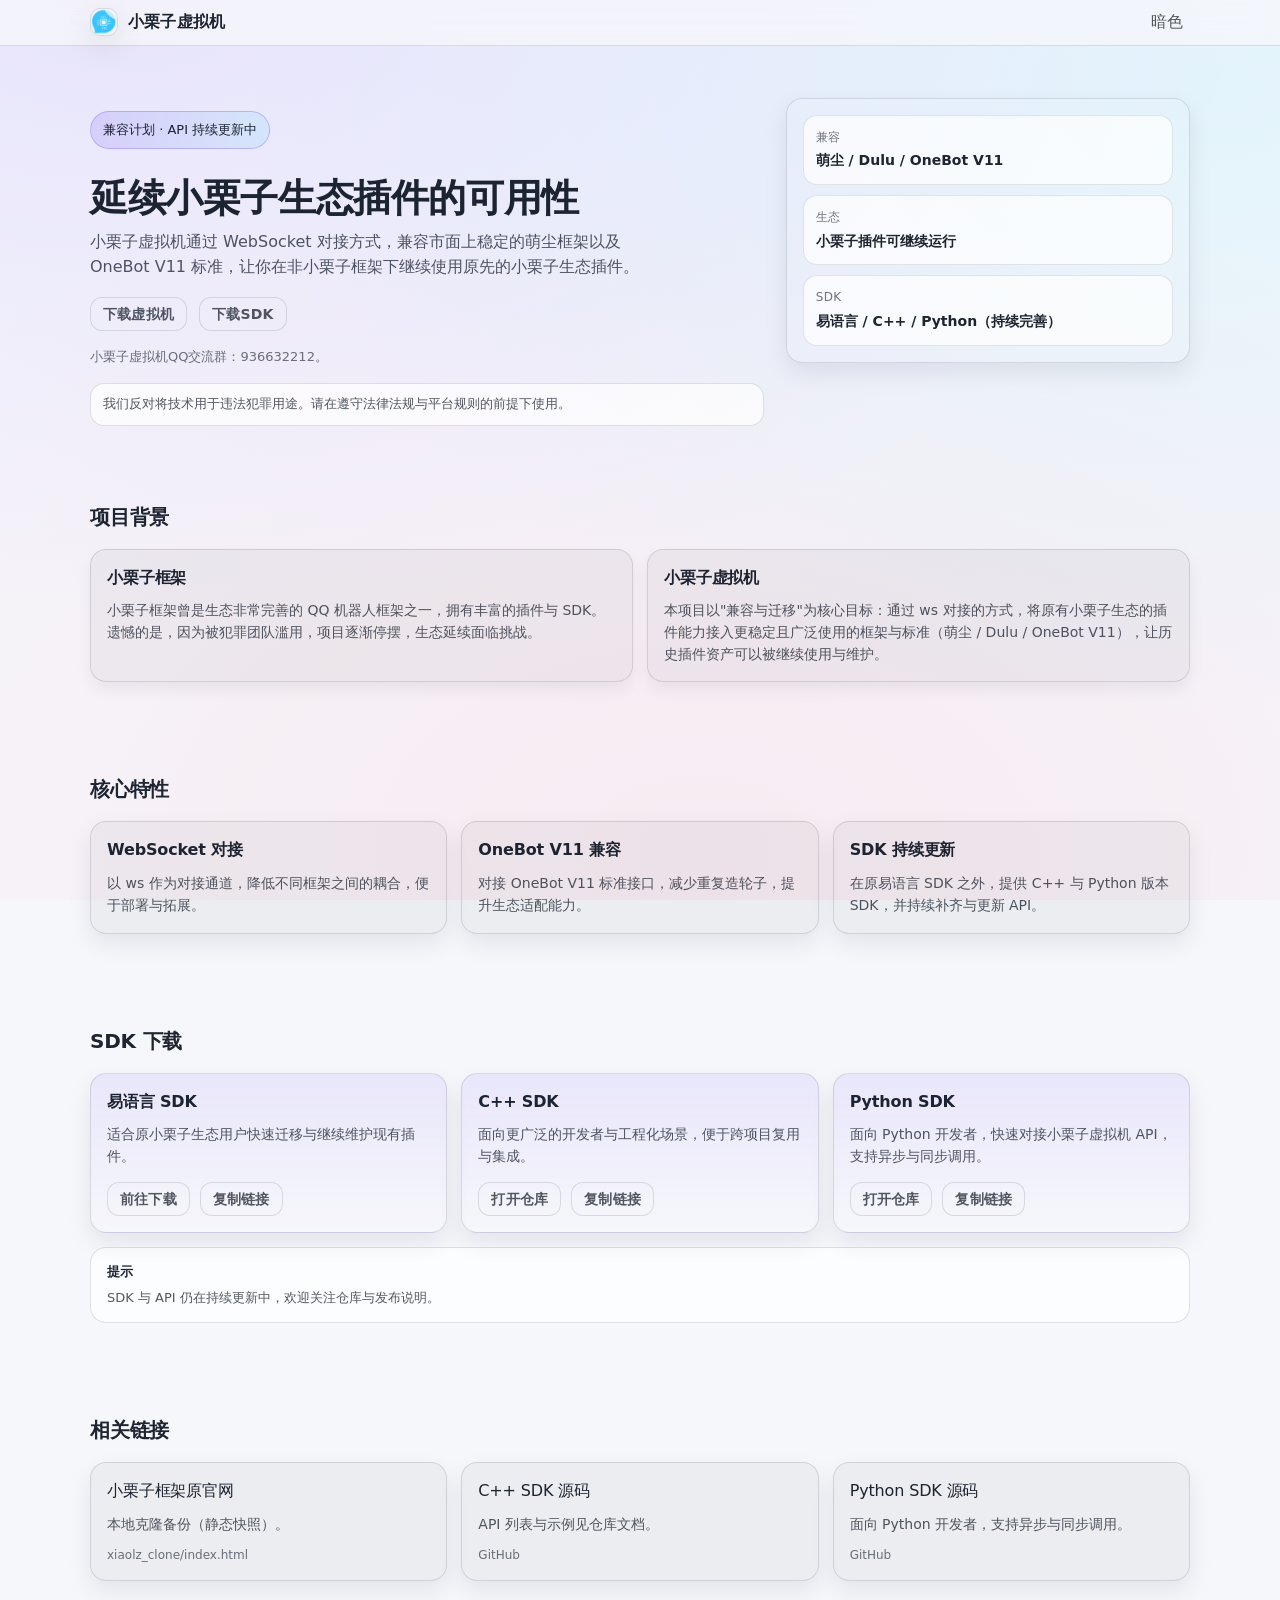
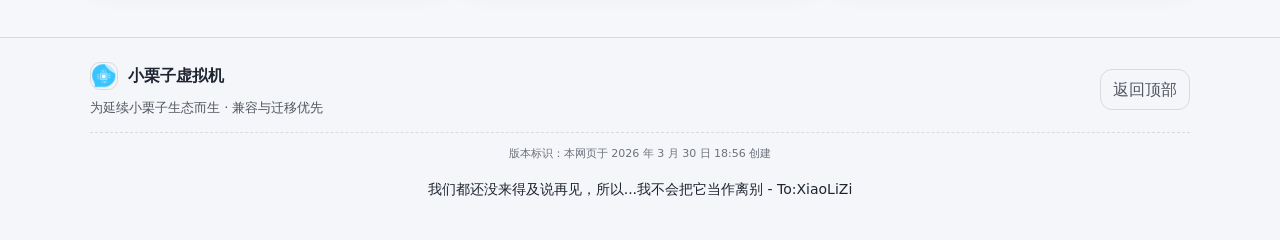
==== index.html @ e3a855d9 "feat: add Python SDK" ====
﻿<!doctype html>
<html lang="zh-CN">
  <head>
    <meta charset="UTF-8" />
    <meta name="viewport" content="width=device-width, initial-scale=1" />
    <title>小栗子虚拟机 - 兼容小栗子生态插件</title>
    <meta
      name="description"
      content="小栗子虚拟机通过 WebSocket 对接兼容萌尘 / Dulu / OneBot V11，让用户在非小栗子框架下继续使用小栗子生态插件。"
    />
    <meta name="theme-color" content="#0b1220" />
    <link rel="icon" href="./icon.png" />
    <link rel="apple-touch-icon" href="./icon.png" />
    <meta property="og:title" content="小栗子虚拟机 - 兼容小栗子生态插件" />
    <meta
      property="og:description"
      content="通过 WebSocket 对接兼容萌尘 / Dulu / OneBot V11，延续小栗子生态插件。"
    />
    <meta property="og:image" content="./icon.png" />
    <meta property="og:type" content="website" />
    <link rel="manifest" href="./site.webmanifest" />
    <link rel="stylesheet" href="./styles.css" />
  </head>
  <body>
    <header class="header">
      <div class="container header__inner">
        <a class="brand" href="./">
          <img class="brand__icon" src="./icon.png" alt="小栗子虚拟机" />
          <span class="brand__name">小栗子虚拟机</span>
        </a>
        <nav class="nav" aria-label="主导航">
          <button class="nav__btn" type="button" id="themeToggle" aria-pressed="false">暗色</button>
        </nav>
      </div>
    </header>

    <main>
      <section class="hero" id="top">
        <div class="container hero__inner">
          <div class="hero__content">
            <p class="badge">兼容计划 · API 持续更新中</p>
            <h1 class="hero__title">延续小栗子生态插件的可用性</h1>
            <p class="hero__subtitle">
              小栗子虚拟机通过 WebSocket 对接方式，兼容市面上稳定的萌尘框架以及 OneBot V11 标准，让你在非小栗子框架下继续使用原先的小栗子生态插件。
            </p>
            <div class="hero__actions">
              <a class="btn btn--ghost" href="https://wwasq.lanzouv.com/b0fq8heqh" target="_blank" rel="noreferrer" data-download>
                下载虚拟机
              </a>
              <a class="btn btn--ghost" href="#sdk-download">下载SDK</a>
            </div>
            <p class="hero__note">
              小栗子虚拟机QQ交流群：936632212。
            </p>
            <p class="hero__note hero__note--important">
              我们反对将技术用于违法犯罪用途。请在遵守法律法规与平台规则的前提下使用。
            </p>
          </div>
          <div class="hero__card" role="presentation">
            <div class="stat">
              <div class="stat__k">兼容</div>
              <div class="stat__v">萌尘 / Dulu / OneBot V11</div>
            </div>
            <div class="stat">
              <div class="stat__k">生态</div>
              <div class="stat__v">小栗子插件可继续运行</div>
            </div>
            <div class="stat">
              <div class="stat__k">SDK</div>
              <div class="stat__v">易语言 / C++ / Python（持续完善）</div>
            </div>
          </div>
        </div>
      </section>

      <section class="section" id="intro">
        <div class="container">
          <h2 class="section__title">项目背景</h2>
          <div class="grid grid--2">
            <div class="card card--plain">
              <h3 class="card__title">小栗子框架</h3>
              <p class="card__text">
                小栗子框架曾是生态非常完善的 QQ 机器人框架之一，拥有丰富的插件与 SDK。遗憾的是，因为被犯罪团队滥用，项目逐渐停摆，生态延续面临挑战。
              </p>
            </div>
            <div class="card card--plain">
              <h3 class="card__title">小栗子虚拟机</h3>
              <p class="card__text">
                本项目以"兼容与迁移"为核心目标：通过 ws 对接的方式，将原有小栗子生态的插件能力接入更稳定且广泛使用的框架与标准（萌尘 / Dulu / OneBot V11），让历史插件资产可以被继续使用与维护。
              </p>
            </div>
          </div>
        </div>
      </section>

      <section class="section" id="features">
        <div class="container">
          <h2 class="section__title">核心特性</h2>
          <div class="grid grid--3">
            <div class="card">
              <h3 class="card__title">WebSocket 对接</h3>
              <p class="card__text">以 ws 作为对接通道，降低不同框架之间的耦合，便于部署与拓展。</p>
            </div>
            <div class="card">
              <h3 class="card__title">OneBot V11 兼容</h3>
              <p class="card__text">对接 OneBot V11 标准接口，减少重复造轮子，提升生态适配能力。</p>
            </div>
            <div class="card">
              <h3 class="card__title">SDK 持续更新</h3>
              <p class="card__text">在原易语言 SDK 之外，提供 C++ 与 Python 版本 SDK，并持续补齐与更新 API。</p>
            </div>
          </div>
        </div>
      </section>

      <section class="section" id="download">
        <div class="container">
          <h2 class="section__title" id="sdk-download">SDK 下载</h2>
          <div class="grid grid--3">
            <div class="card card--download">
              <div class="card__top">
                <h3 class="card__title">易语言 SDK</h3>
                <p class="card__text">适合原小栗子生态用户快速迁移与继续维护现有插件。</p>
              </div>
              <div class="card__actions">
                <a
                  class="btn btn--ghost"
                  href="https://wwasq.lanzouv.com/i6kde3kc4z6b"
                  target="_blank"
                  rel="noreferrer"
                  >前往下载</a
                >
                <button class="btn btn--ghost" type="button" data-copy="https://wwasq.lanzouv.com/i6kde3kc4z6b">
                  复制链接
                </button>
              </div>
            </div>
            <div class="card card--download">
              <div class="card__top">
                <h3 class="card__title">C++ SDK</h3>
                <p class="card__text">面向更广泛的开发者与工程化场景，便于跨项目复用与集成。</p>
              </div>
              <div class="card__actions">
                <a
                  class="btn btn--ghost"
                  href="https://github.com/MadeSpark/XiaoLiZiVM_CppSDK"
                  target="_blank"
                  rel="noreferrer"
                  >打开仓库</a
                >
                <button class="btn btn--ghost" type="button" data-copy="https://github.com/MadeSpark/XiaoLiZiVM_CppSDK">
                  复制链接
                </button>
              </div>
            </div>
            <div class="card card--download">
              <div class="card__top">
                <h3 class="card__title">Python SDK</h3>
                <p class="card__text">面向 Python 开发者，快速对接小栗子虚拟机 API，支持异步与同步调用。</p>
              </div>
              <div class="card__actions">
                <a
                  class="btn btn--ghost"
                  href="https://github.com/MadeSpark/XiaoLiZiVM_PythonSDK"
                  target="_blank"
                  rel="noreferrer"
                  >打开仓库</a
                >
                <button class="btn btn--ghost" type="button" data-copy="https://github.com/MadeSpark/XiaoLiZiVM_PythonSDK">
                  复制链接
                </button>
              </div>
            </div>
          </div>
          <div class="hint">
            <div class="hint__title">提示</div>
            <div class="hint__text">SDK 与 API 仍在持续更新中，欢迎关注仓库与发布说明。</div>
          </div>
        </div>
      </section>

      <section class="section" id="links">
        <div class="container">
          <h2 class="section__title">相关链接</h2>
          <div class="grid grid--3">
            <a class="card card--link" href="./xiaolz_clone/index.html">
              <div class="card__title">小栗子框架原官网</div>
              <div class="card__text">本地克隆备份（静态快照）。</div>
              <div class="card__meta">xiaolz_clone/index.html</div>
            </a>
            <a
              class="card card--link"
              href="https://github.com/MadeSpark/XiaoLiZiVM_CppSDK"
              target="_blank"
              rel="noreferrer"
            >
              <div class="card__title">C++ SDK 源码</div>
              <div class="card__text">API 列表与示例见仓库文档。</div>
              <div class="card__meta">GitHub</div>
            </a>
            <a
              class="card card--link"
              href="https://github.com/MadeSpark/XiaoLiZiVM_PythonSDK"
              target="_blank"
              rel="noreferrer"
            >
              <div class="card__title">Python SDK 源码</div>
              <div class="card__text">面向 Python 开发者，支持异步与同步调用。</div>
              <div class="card__meta">GitHub</div>
            </a>
          </div>
        </div>
      </section>
    </main>

    <footer class="footer">
      <div class="container footer__inner">
        <div class="footer__left">
          <div class="footer__brand">
            <img class="footer__icon" src="./icon.png" alt="" />
            <span>小栗子虚拟机</span>
          </div>
          <div class="footer__text">为延续小栗子生态而生 · 兼容与迁移优先</div>
        </div>
        <div class="footer__right">
          <a class="footer__link" href="#top">返回顶部</a>
        </div>
      </div>
      <div class="container footer__build">版本标识：本网页于 2026 年 3 月 30 日 18:56 创建</div>
    <div style="text-align:center;padding:15px 0;font-size:14px">我们都还没来得及说再见，所以...我不会把它当作离别 - To:XiaoLiZi</div>
    </footer>

    <div class="toast" role="status" aria-live="polite" aria-atomic="true" hidden>
      <div class="toast__inner" id="toastText"></div>
    </div>

    <div class="modal" id="downloadModal" hidden>
      <div class="modal__backdrop" data-modal-close></div>
      <div class="modal__panel" role="dialog" aria-modal="true" aria-labelledby="downloadTitle" tabindex="-1">
        <div class="modal__title" id="downloadTitle">下载提示</div>
        <div class="modal__text">下载前请确认密码：gk0t</div>
        <div class="modal__actions">
          <button class="btn btn--primary" type="button" id="downloadProceed">继续跳转</button>
          <button class="btn btn--ghost" type="button" data-copy="gk0t">复制密码</button>
          <button class="btn btn--ghost" type="button" data-modal-close>取消</button>
        </div>
      </div>
    </div>

    <script src="./script.js"></script>
  </body>
</html>
---- styles.css ----
:root {
  color-scheme: light;
  --bg: #f6f7fb;
  --panel: rgba(0, 0, 0, 0.04);
  --panel-2: rgba(0, 0, 0, 0.06);
  --text: rgba(11, 18, 32, 0.92);
  --muted: rgba(11, 18, 32, 0.7);
  --muted-2: rgba(11, 18, 32, 0.58);
  --border: rgba(11, 18, 32, 0.12);
  --shadow: rgba(11, 18, 32, 0.1);
  --card-shadow: 0 10px 24px rgba(11, 18, 32, 0.08);
  --card-shadow-soft: 0 8px 16px rgba(11, 18, 32, 0.06);
  --accent: #7c5cff;
  --accent-2: #3dd6ff;
  --danger: #ff5c87;
  --radius: 16px;
  --container: 1100px;
  --page-bg: radial-gradient(1600px 900px at 10% 0%, rgba(124, 92, 255, 0.12), transparent 70%),
    radial-gradient(1400px 900px at 95% 10%, rgba(61, 214, 255, 0.1), transparent 70%),
    radial-gradient(1500px 950px at 55% 95%, rgba(255, 92, 135, 0.08), transparent 75%), var(--bg);
  --header-bg: rgba(246, 247, 251, 0.78);
  --stat-bg: rgba(255, 255, 255, 0.7);
  --stat-border: rgba(11, 18, 32, 0.1);
  --hint-bg: rgba(255, 255, 255, 0.7);
  --hint-border: rgba(11, 18, 32, 0.12);
  --footer-bg: rgba(246, 247, 251, 0.82);
}

html[data-theme="dark"] {
  color-scheme: dark;
  --bg: #070b15;
  --panel: rgba(255, 255, 255, 0.06);
  --panel-2: rgba(255, 255, 255, 0.08);
  --text: rgba(255, 255, 255, 0.92);
  --muted: rgba(255, 255, 255, 0.7);
  --muted-2: rgba(255, 255, 255, 0.58);
  --border: rgba(255, 255, 255, 0.12);
  --shadow: rgba(0, 0, 0, 0.35);
  --card-shadow: 0 14px 40px var(--shadow);
  --card-shadow-soft: 0 14px 40px var(--shadow);
  --page-bg: radial-gradient(1200px 700px at 10% 10%, rgba(124, 92, 255, 0.24), transparent 60%),
    radial-gradient(900px 600px at 90% 10%, rgba(61, 214, 255, 0.22), transparent 55%),
    radial-gradient(900px 650px at 60% 90%, rgba(255, 92, 135, 0.12), transparent 55%), var(--bg);
  --header-bg: rgba(7, 11, 21, 0.72);
  --stat-bg: rgba(0, 0, 0, 0.18);
  --stat-border: rgba(255, 255, 255, 0.08);
  --hint-bg: rgba(0, 0, 0, 0.18);
  --hint-border: rgba(255, 255, 255, 0.1);
  --footer-bg: rgba(7, 11, 21, 0.8);
}

* {
  box-sizing: border-box;
}

html,
body {
  height: 100%;
}

html {
  background: var(--page-bg);
  background-attachment: fixed;
  scroll-behavior: smooth;
}

body {
  margin: 0;
  font-family: ui-sans-serif, system-ui, -apple-system, Segoe UI, Roboto, Helvetica, Arial, "Apple Color Emoji",
    "Segoe UI Emoji";
  background: transparent;
  color: var(--text);
  line-height: 1.55;
}

a {
  color: inherit;
  text-decoration: none;
}

.container {
  width: min(var(--container), calc(100% - 48px));
  margin: 0 auto;
}

.header {
  position: sticky;
  top: 0;
  z-index: 20;
  backdrop-filter: blur(14px);
  background: var(--header-bg);
  border-bottom: 1px solid var(--border);
}

.header__inner {
  display: flex;
  align-items: center;
  justify-content: space-between;
  padding: 5px 0;
  gap: 16px;
}

.brand {
  display: flex;
  align-items: center;
  gap: 10px;
  min-width: 180px;
}

.brand__icon {
  width: 28px;
  height: 28px;
  border-radius: 10px;
  background: transparent;
  border: 1px solid var(--border);
  box-shadow: 0 10px 30px var(--shadow);
}

.brand__name {
  font-weight: 650;
  letter-spacing: 0.2px;
}

.nav {
  display: flex;
  gap: 14px;
  flex-wrap: wrap;
  justify-content: flex-end;
}

.nav__link {
  padding: 4px 6px;
  border-radius: 12px;
  color: var(--muted);
  border: 1px solid transparent;
}

.nav__btn {
  padding: 4px 6px;
  border-radius: 12px;
  color: var(--muted);
  border: 1px solid transparent;
  background: transparent;
  cursor: pointer;
  font: inherit;
}

.nav__link:hover {
  color: var(--text);
  border-color: var(--border);
  background: rgba(255, 255, 255, 0.03);
}

.nav__btn:hover {
  color: var(--text);
  border-color: var(--border);
  background: rgba(255, 255, 255, 0.03);
}

.hero {
  padding: 52px 0 30px;
}

.hero__inner {
  display: grid;
  grid-template-columns: 1.25fr 0.75fr;
  align-items: start;
  gap: 22px;
}

.badge {
  display: inline-flex;
  align-items: center;
  gap: 10px;
  padding: 8px 12px;
  border-radius: 999px;
  background: linear-gradient(90deg, rgba(124, 92, 255, 0.18), rgba(61, 214, 255, 0.12));
  border: 1px solid rgba(124, 92, 255, 0.35);
  color: var(--text);
  font-size: 13px;
}

.hero__title {
  margin: 14px 0 10px;
  font-size: clamp(30px, 3vw, 44px);
  line-height: 1.14;
  letter-spacing: -0.4px;
}

.hero__subtitle {
  margin: 0;
  font-size: 16px;
  color: var(--muted);
  max-width: 56ch;
}

.hero__actions {
  display: flex;
  align-items: center;
  gap: 12px;
  margin-top: 18px;
  flex-wrap: wrap;
}

.hero__note {
  margin: 16px 0 0;
  color: var(--muted-2);
  font-size: 13px;
}

.hero__note--important {
  padding: 10px 12px;
  border-radius: 14px;
  background: var(--hint-bg);
  border: 1px solid var(--hint-border);
  color: var(--muted);
}

.hero__card {
  padding: 16px;
  border-radius: var(--radius);
  background: linear-gradient(180deg, rgba(255, 255, 255, 0.06), rgba(255, 255, 255, 0.035));
  border: 1px solid var(--border);
  box-shadow: var(--card-shadow);
}

.stat {
  padding: 12px;
  border-radius: 14px;
  border: 1px solid var(--stat-border);
  background: var(--stat-bg);
}

.stat + .stat {
  margin-top: 10px;
}

.stat__k {
  color: var(--muted-2);
  font-size: 12px;
  letter-spacing: 0.3px;
}

.stat__v {
  margin-top: 4px;
  font-weight: 620;
  font-size: 14px;
}

.section {
  padding: 46px 0;
}

.section__title {
  margin: 0 0 16px;
  font-size: 20px;
  letter-spacing: -0.2px;
}

.grid {
  display: grid;
  gap: 14px;
}

.grid--2 {
  grid-template-columns: repeat(2, minmax(0, 1fr));
}

.grid--3 {
  grid-template-columns: repeat(3, minmax(0, 1fr));
}

.card {
  border-radius: var(--radius);
  padding: 16px;
  background: var(--panel);
  border: 1px solid var(--border);
  box-shadow: var(--card-shadow);
}

.card--plain {
  background: var(--panel);
  box-shadow: var(--card-shadow-soft);
}

.card__title {
  margin: 0;
  font-size: 16px;
  letter-spacing: -0.15px;
}

.card__text {
  margin: 10px 0 0;
  color: var(--muted);
  font-size: 14px;
}

.card--download {
  display: flex;
  flex-direction: column;
  justify-content: space-between;
  gap: 14px;
  background: linear-gradient(180deg, rgba(124, 92, 255, 0.1), rgba(255, 255, 255, 0.04));
}

.card__actions {
  display: flex;
  align-items: center;
  gap: 10px;
  flex-wrap: wrap;
}

.card--link {
  transition: transform 0.15s ease, background 0.15s ease, border-color 0.15s ease;
}

.card--link:hover {
  transform: translateY(-2px);
  background: var(--panel-2);
  border-color: rgba(124, 92, 255, 0.35);
}

.card__meta {
  margin-top: 10px;
  color: var(--muted-2);
  font-size: 12px;
}

.btn {
  appearance: none;
  display: inline-flex;
  align-items: center;
  justify-content: center;
  gap: 6px;
  border: 1px solid transparent;
  border-radius: 12px;
  height: 34px;
  padding: 0 12px;
  font-weight: 600;
  font-size: 14px;
  font-family: inherit;
  letter-spacing: 0.2px;
  cursor: pointer;
  background: transparent;
  color: var(--text);
  line-height: 1;
  vertical-align: middle;
}

.btn--primary {
  border-color: rgba(124, 92, 255, 0.45);
  background: var(--panel);
}

.btn--primary:hover {
  background: var(--panel-2);
  border-color: rgba(124, 92, 255, 0.6);
}

.btn--ghost {
  border-color: var(--border);
  background: rgba(255, 255, 255, 0.03);
  color: var(--muted);
}

.btn--ghost:hover {
  color: var(--text);
  background: rgba(255, 255, 255, 0.06);
}

.hint {
  margin-top: 14px;
  padding: 14px 16px;
  border-radius: var(--radius);
  background: var(--hint-bg);
  border: 1px solid var(--hint-border);
}

.hint__title {
  font-weight: 650;
  font-size: 13px;
}

.hint__text {
  margin-top: 6px;
  color: var(--muted);
  font-size: 13px;
}

.footer {
  border-top: 1px solid var(--border);
  background: var(--footer-bg);
  padding: 24px 0;
  margin-top: 10px;
}

.footer__inner {
  display: flex;
  align-items: center;
  justify-content: space-between;
  gap: 14px;
  flex-wrap: wrap;
}

.footer__brand {
  display: flex;
  align-items: center;
  gap: 10px;
  font-weight: 650;
}

.footer__icon {
  width: 28px;
  height: 28px;
  border-radius: 10px;
  border: 1px solid var(--border);
  background: transparent;
}

.footer__text {
  margin-top: 8px;
  color: var(--muted);
  font-size: 13px;
}

.footer__link {
  padding: 10px 12px;
  border-radius: 12px;
  border: 1px solid var(--border);
  color: var(--muted);
  background: rgba(255, 255, 255, 0.03);
}

.footer__link:hover {
  color: var(--text);
  background: rgba(255, 255, 255, 0.06);
}

.footer__build {
  margin-top: 14px;
  padding: 12px 0 2px;
  border-top: 1px dashed var(--border);
  font-size: 11px;
  color: var(--muted-2);
  text-align: center;
}

.toast {
  position: fixed;
  left: 50%;
  bottom: 22px;
  transform: translateX(-50%);
  z-index: 50;
  padding: 0 18px;
  width: min(560px, calc(100% - 24px));
}

.toast__inner {
  padding: 12px 14px;
  border-radius: 14px;
  border: 1px solid rgba(255, 255, 255, 0.14);
  background: rgba(0, 0, 0, 0.55);
  backdrop-filter: blur(10px);
  color: var(--text);
  text-align: center;
  box-shadow: 0 20px 60px rgba(0, 0, 0, 0.55);
}

.modal {
  position: fixed;
  inset: 0;
  z-index: 60;
  display: grid;
  place-items: center;
  padding: 24px;
}

.modal[hidden] {
  display: none;
}

.modal__backdrop {
  position: absolute;
  inset: 0;
  background: rgba(0, 0, 0, 0.55);
}

.modal__panel {
  position: relative;
  width: min(520px, 100%);
  border-radius: var(--radius);
  border: 1px solid var(--border);
  background: color-mix(in srgb, var(--bg) 88%, transparent);
  box-shadow: 0 30px 90px rgba(0, 0, 0, 0.4);
  padding: 16px;
}

.modal__title {
  font-size: 16px;
  font-weight: 700;
  letter-spacing: -0.1px;
}

.modal__text {
  margin-top: 8px;
  color: var(--muted);
}

.modal__actions {
  margin-top: 14px;
  display: flex;
  gap: 10px;
  flex-wrap: wrap;
}

@media (max-width: 900px) {
  .hero__inner {
    grid-template-columns: 1fr;
  }
  .grid--3 {
    grid-template-columns: 1fr;
  }
}

@media (max-width: 720px) {
  .grid--2 {
    grid-template-columns: 1fr;
  }
  .brand {
    min-width: auto;
  }
}
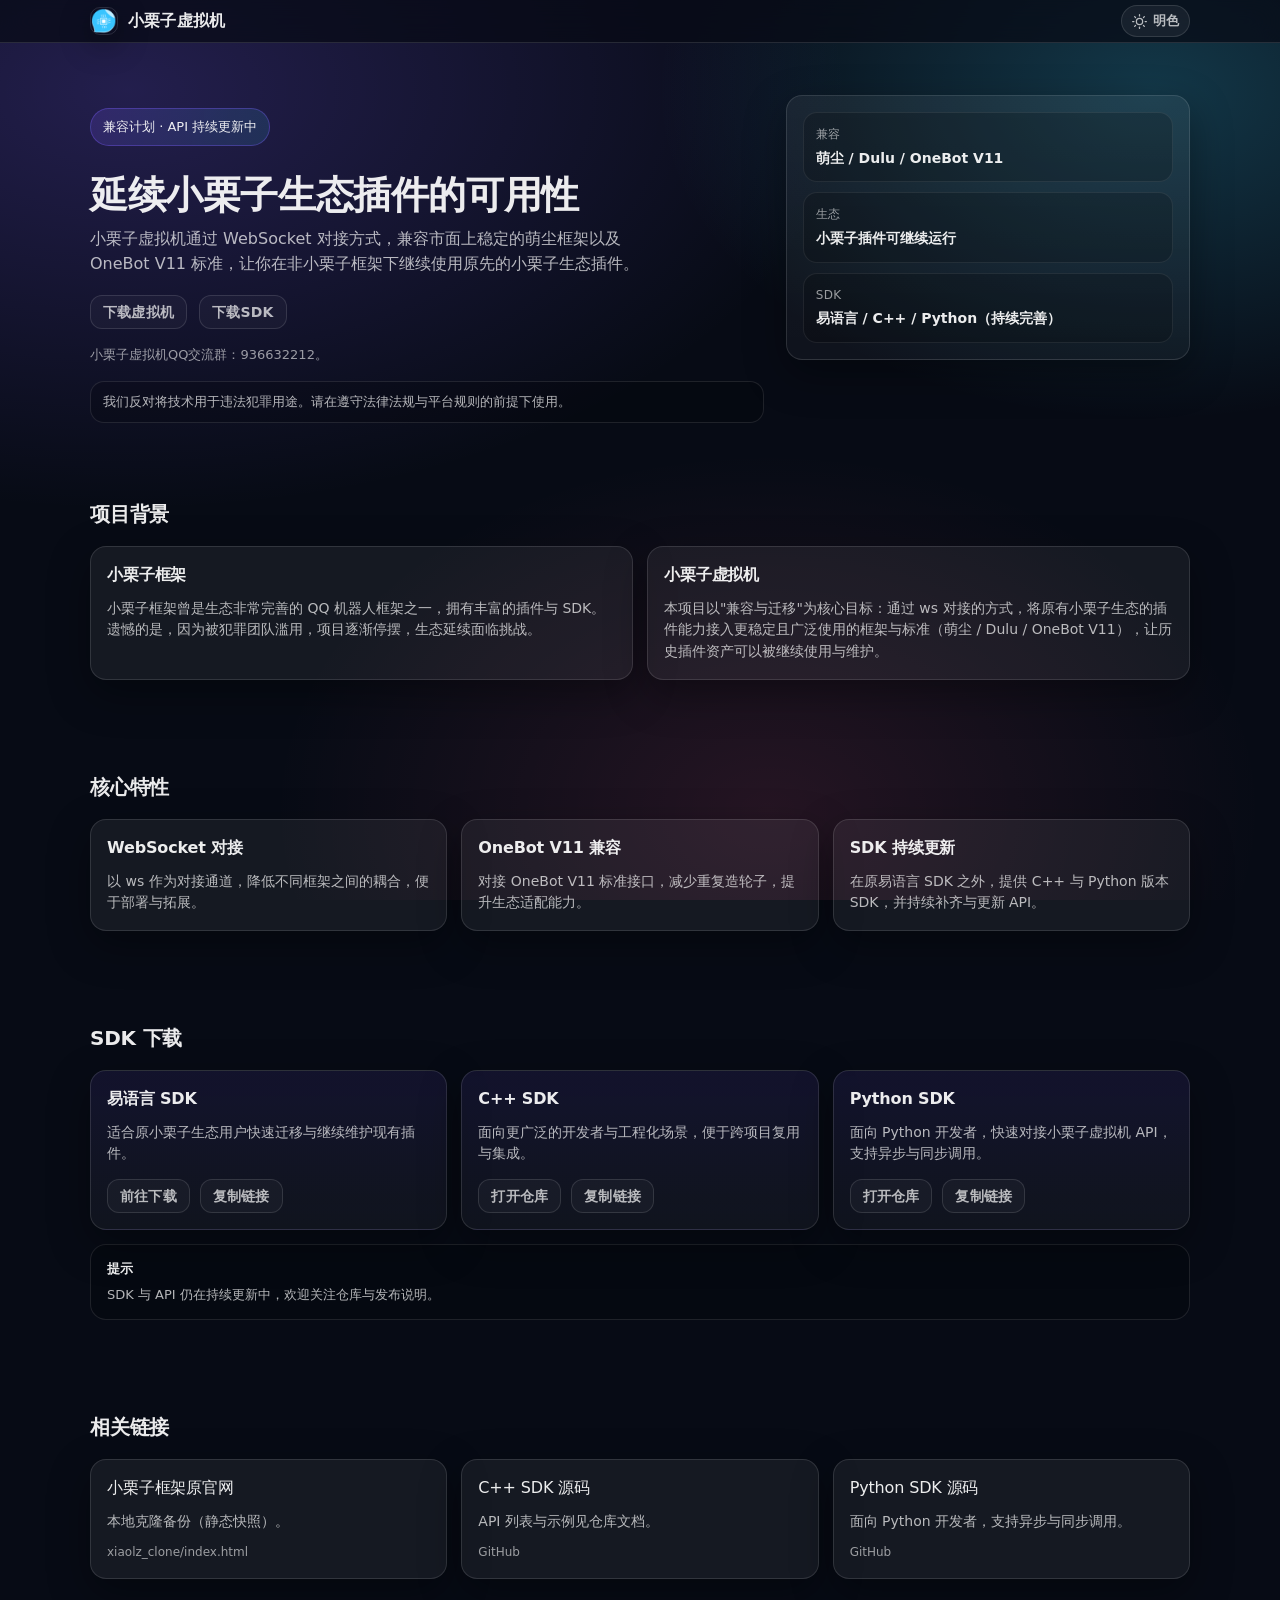
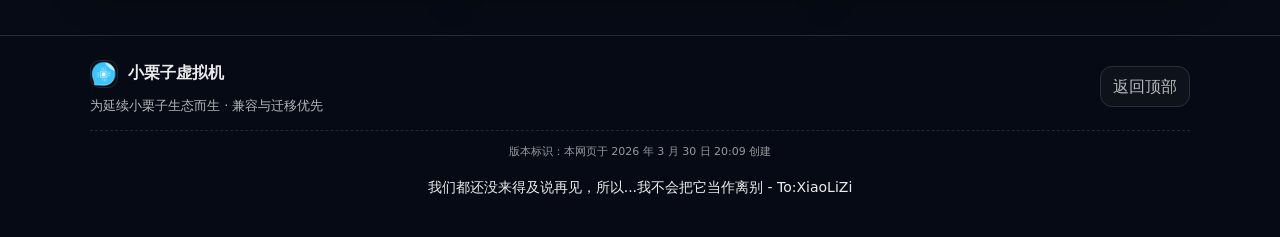
==== commit 546db00e: "修改日期" ====
--- a/index.html
+++ b/index.html
@@ -226,7 +226,7 @@
           <a class="footer__link" href="#top">返回顶部</a>
         </div>
       </div>
-      <div class="container footer__build">版本标识：本网页于 2026 年 3 月 30 日 18:56 创建</div>
+      <div class="container footer__build">版本标识：本网页于 2026 年 3 月 30 日 20:09 创建</div>
     <div style="text-align:center;padding:15px 0;font-size:14px">我们都还没来得及说再见，所以...我不会把它当作离别 - To:XiaoLiZi</div>
     </footer>
 
--- a/styles.css
+++ b/styles.css
@@ -513,6 +513,67 @@
   flex-wrap: wrap;
 }
 
+/* ── 主题切换圆形波纹动画 (View Transitions API) ────────────────── */
+
+/* 切换到暗色：新页面从圆心向外扩展 */
+.theme-to-dark::view-transition-new(root) {
+  animation: ripple-expand 0.55s cubic-bezier(0.4, 0, 0.2, 1) forwards;
+  clip-path: circle(0% at var(--ripple-x) var(--ripple-y));
+  z-index: 1;
+}
+.theme-to-dark::view-transition-old(root) {
+  animation: none;
+  z-index: 0;
+}
+
+/* 切换到明色：新页面从圆心向外扩展（与暗色完全对称） */
+.theme-to-light::view-transition-new(root) {
+  animation: ripple-expand 0.55s cubic-bezier(0.4, 0, 0.2, 1) forwards;
+  clip-path: circle(0% at var(--ripple-x) var(--ripple-y));
+  z-index: 1;
+}
+.theme-to-light::view-transition-old(root) {
+  animation: none;
+  z-index: 0;
+}
+
+@keyframes ripple-expand {
+  from { clip-path: circle(0% at var(--ripple-x) var(--ripple-y)); }
+  to   { clip-path: circle(var(--ripple-r) at var(--ripple-x) var(--ripple-y)); }
+}
+
+/* 通用：关闭默认的淡入淡出 */
+::view-transition-old(root),
+::view-transition-new(root) {
+  mix-blend-mode: normal;
+  animation-duration: 0.55s;
+}
+
+/* ── 主题切换按钮样式优化 ────────────────────────────────────────── */
+.nav__btn#themeToggle {
+  display: inline-flex;
+  align-items: center;
+  gap: 6px;
+  padding: 5px 10px;
+  border-radius: 999px;
+  border: 1px solid var(--border);
+  background: var(--panel);
+  color: var(--muted);
+  font-size: 13px;
+  font-weight: 600;
+  cursor: pointer;
+  transition: background 0.15s, border-color 0.15s, color 0.15s, box-shadow 0.15s;
+}
+.nav__btn#themeToggle:hover {
+  color: var(--text);
+  background: var(--panel-2);
+  border-color: rgba(124, 92, 255, 0.4);
+  box-shadow: 0 0 0 3px rgba(124, 92, 255, 0.12);
+}
+.nav__btn#themeToggle svg {
+  flex-shrink: 0;
+}
+
 @media (max-width: 900px) {
   .hero__inner {
     grid-template-columns: 1fr;
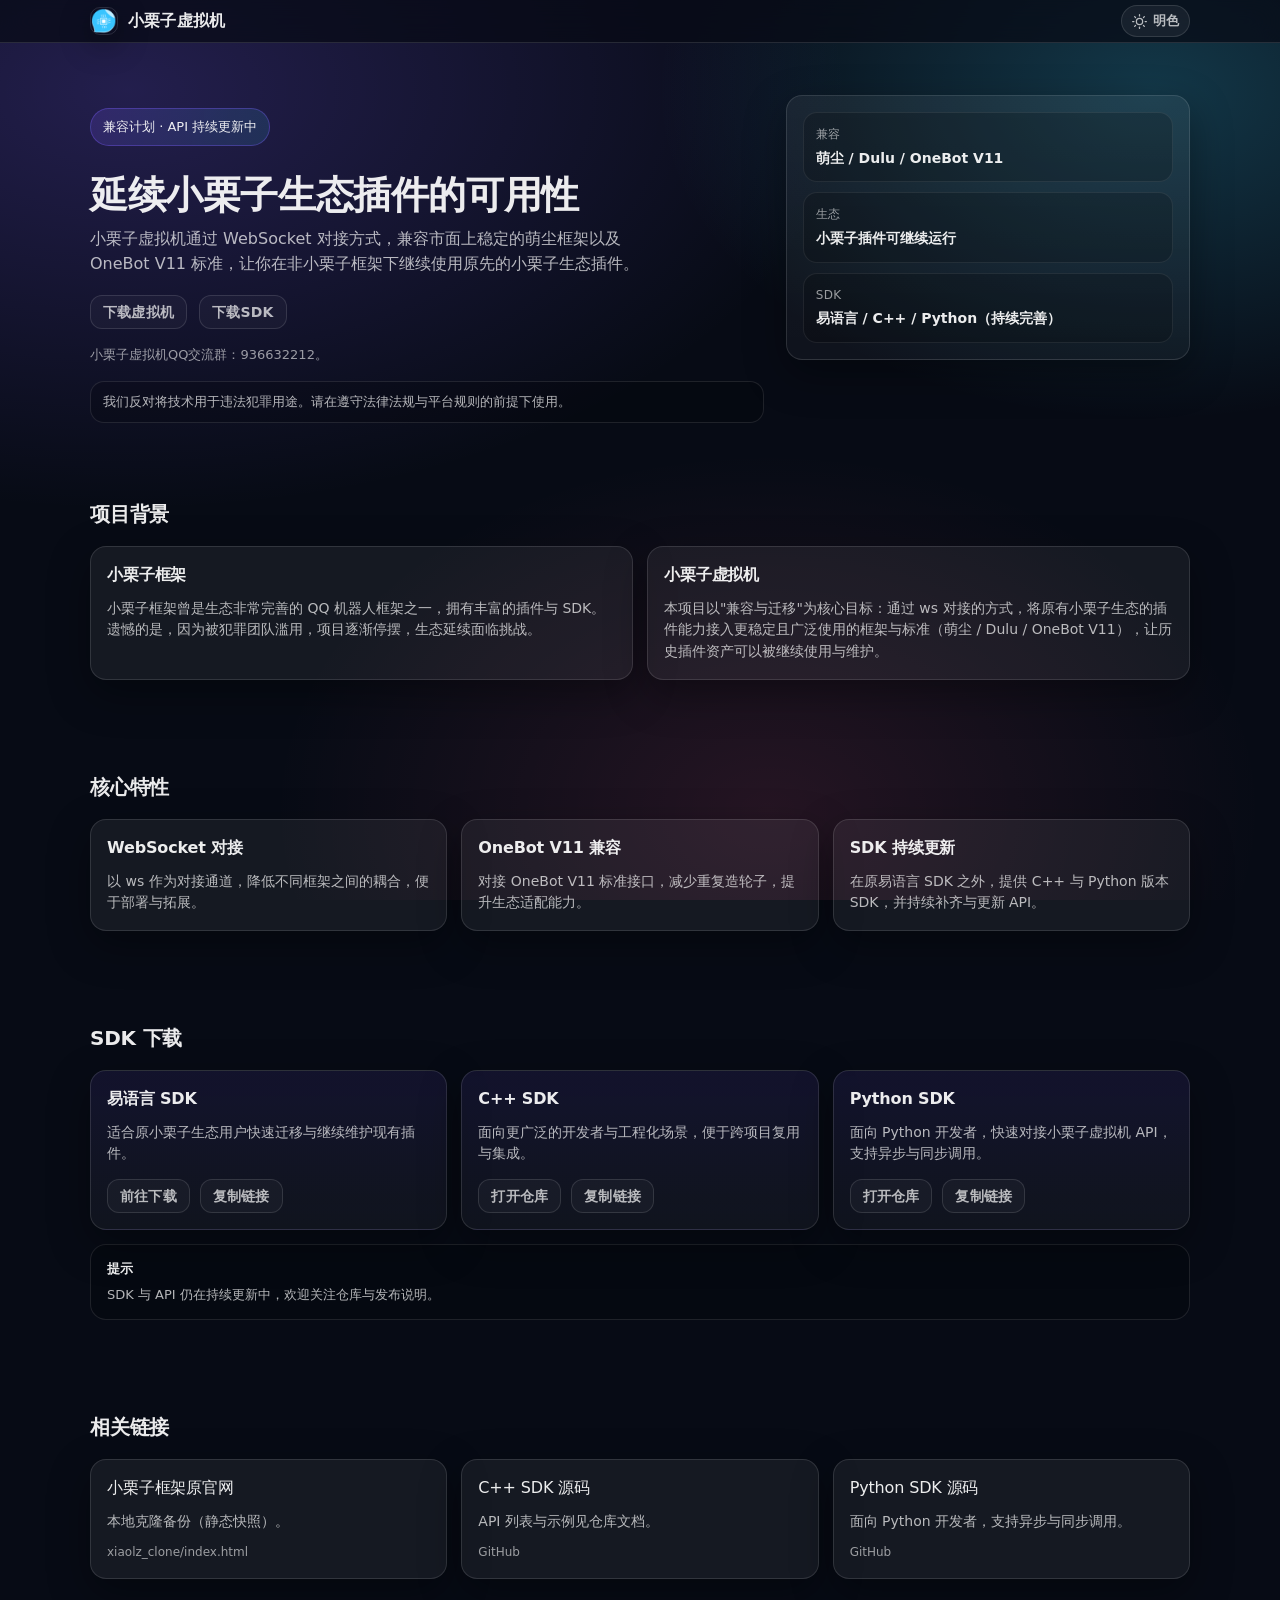
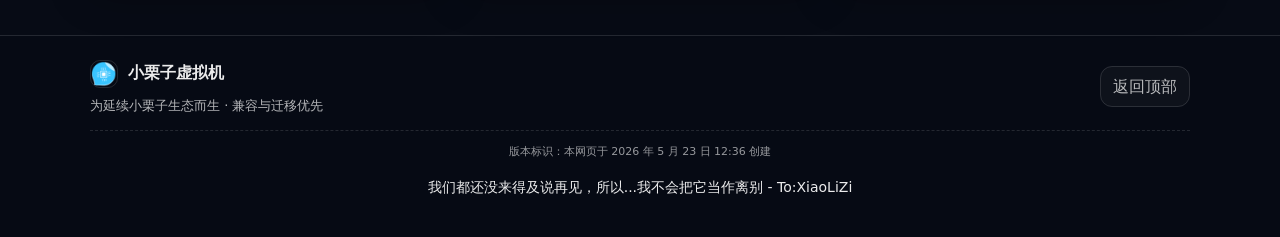
==== commit 63e2cd0a: "更新SDK链接" ====
--- a/index.html
+++ b/index.html
@@ -44,7 +44,7 @@
               小栗子虚拟机通过 WebSocket 对接方式，兼容市面上稳定的萌尘框架以及 OneBot V11 标准，让你在非小栗子框架下继续使用原先的小栗子生态插件。
             </p>
             <div class="hero__actions">
-              <a class="btn btn--ghost" href="https://wwasq.lanzouv.com/b0fq8heqh" target="_blank" rel="noreferrer" data-download>
+              <a class="btn btn--ghost" href="https://wwasq.lanzouv.com/b0fq8heqh" target="_blank" rel="noreferrer" data-download data-password="gk0t">
                 下载虚拟机
               </a>
               <a class="btn btn--ghost" href="#sdk-download">下载SDK</a>
@@ -125,12 +125,14 @@
               <div class="card__actions">
                 <a
                   class="btn btn--ghost"
-                  href="https://wwasq.lanzouv.com/i6kde3kc4z6b"
+                  href="https://wwasq.lanzouv.com/b0fq8zw7e"
                   target="_blank"
                   rel="noreferrer"
+                  data-download
+                  data-password="6pgz"
                   >前往下载</a
                 >
-                <button class="btn btn--ghost" type="button" data-copy="https://wwasq.lanzouv.com/i6kde3kc4z6b">
+                <button class="btn btn--ghost" type="button" data-copy="https://wwasq.lanzouv.com/b0fq8zw7e">
                   复制链接
                 </button>
               </div>
@@ -226,8 +228,8 @@
           <a class="footer__link" href="#top">返回顶部</a>
         </div>
       </div>
-      <div class="container footer__build">版本标识：本网页于 2026 年 3 月 30 日 20:09 创建</div>
-    <div style="text-align:center;padding:15px 0;font-size:14px">我们都还没来得及说再见，所以...我不会把它当作离别 - To:XiaoLiZi</div>
+      <div class="container footer__build">版本标识：本网页于 2026 年 5 月 23 日 12:36 创建</div>
+      <div style="text-align:center;padding:15px 0;font-size:14px">我们都还没来得及说再见，所以...我不会把它当作离别 - To:XiaoLiZi</div>
     </footer>
 
     <div class="toast" role="status" aria-live="polite" aria-atomic="true" hidden>
@@ -238,10 +240,10 @@
       <div class="modal__backdrop" data-modal-close></div>
       <div class="modal__panel" role="dialog" aria-modal="true" aria-labelledby="downloadTitle" tabindex="-1">
         <div class="modal__title" id="downloadTitle">下载提示</div>
-        <div class="modal__text">下载前请确认密码：gk0t</div>
+        <div class="modal__text" id="downloadPasswordText">下载前请确认密码：gk0t</div>
         <div class="modal__actions">
           <button class="btn btn--primary" type="button" id="downloadProceed">继续跳转</button>
-          <button class="btn btn--ghost" type="button" data-copy="gk0t">复制密码</button>
+          <button class="btn btn--ghost" type="button" id="downloadCopyPassword" data-copy="gk0t">复制密码</button>
           <button class="btn btn--ghost" type="button" data-modal-close>取消</button>
         </div>
       </div>
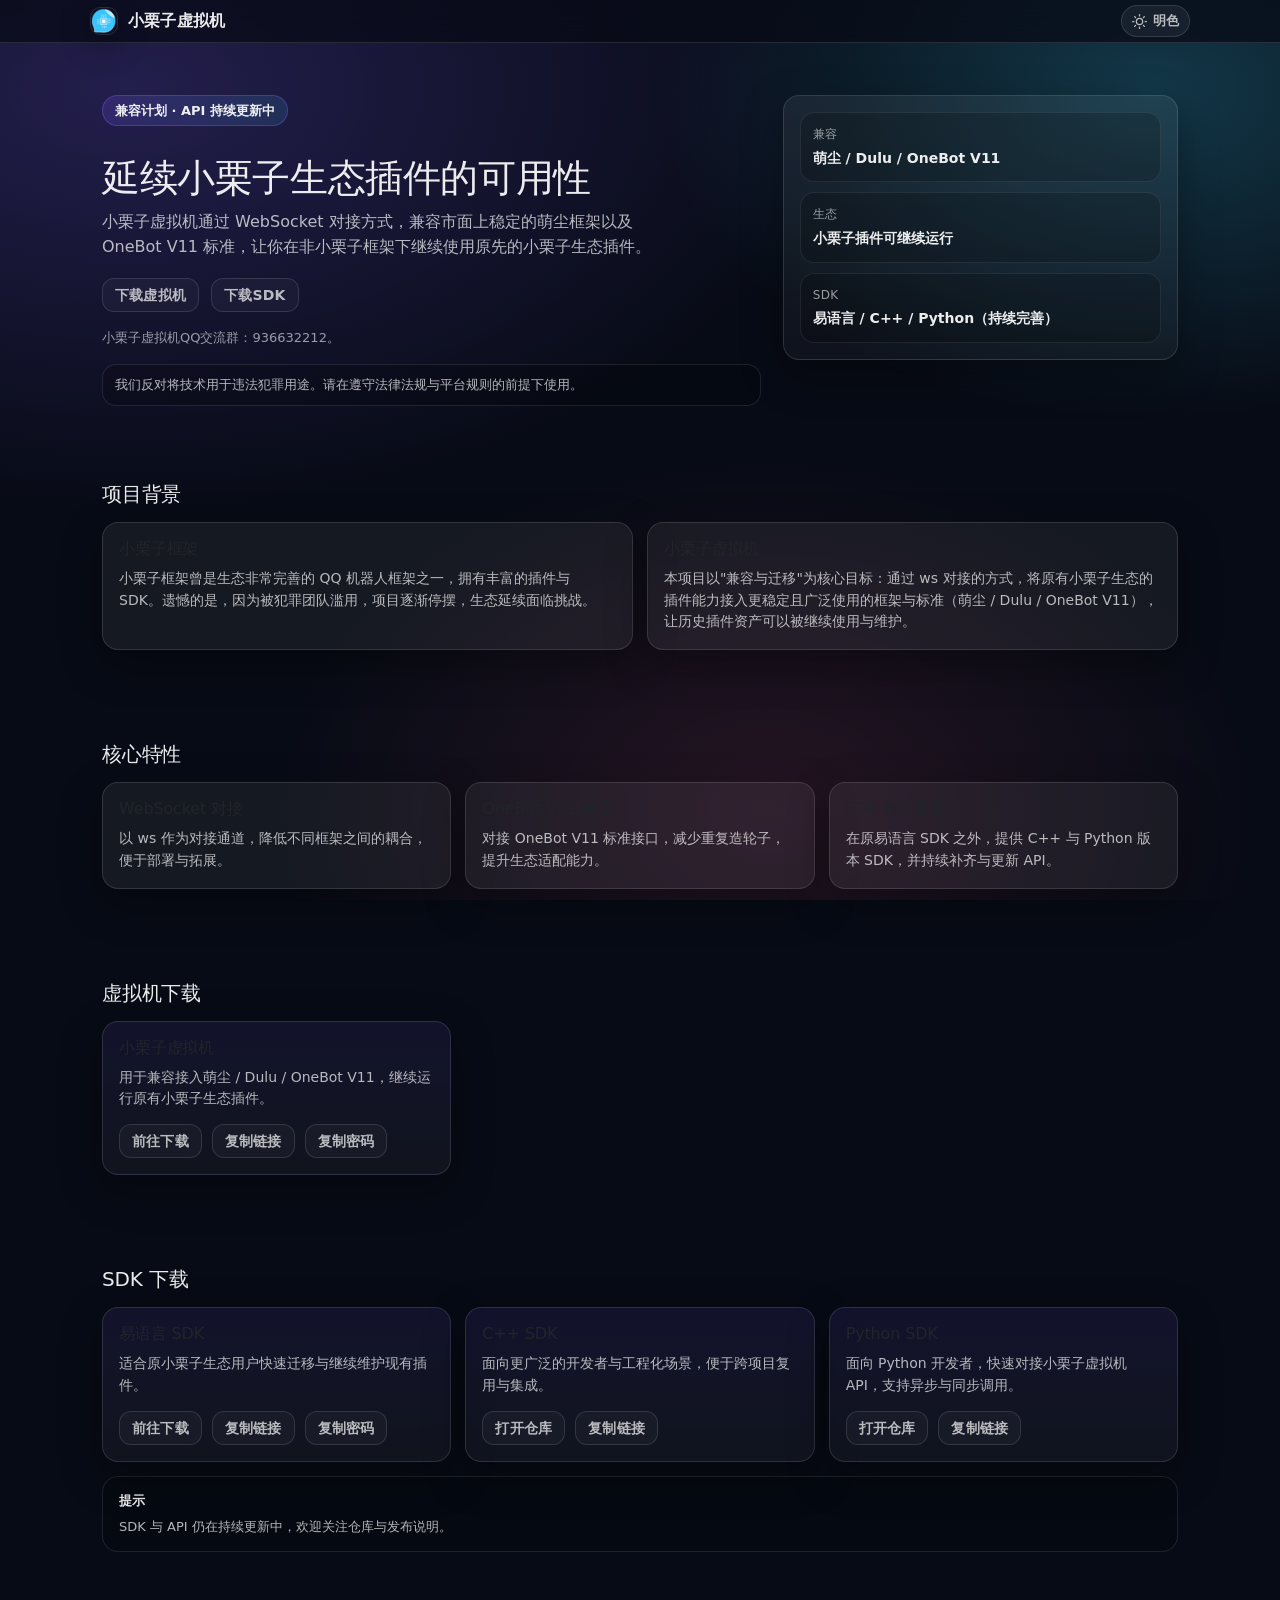
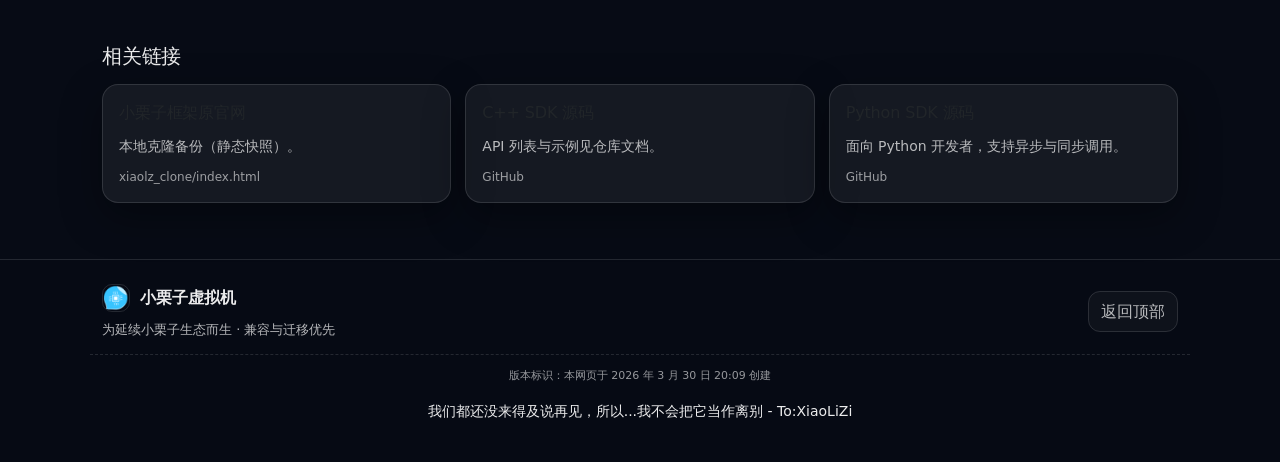
==== commit 6f350825: "不造写啥" ====
--- a/index.html
+++ b/index.html
@@ -19,6 +19,7 @@
     <meta property="og:image" content="./icon.png" />
     <meta property="og:type" content="website" />
     <link rel="manifest" href="./site.webmanifest" />
+    <link rel="stylesheet" href="https://cdn.jsdelivr.net/npm/bootstrap@5.3.8/dist/css/bootstrap.min.css" />
     <link rel="stylesheet" href="./styles.css" />
   </head>
   <body>
@@ -44,9 +45,7 @@
               小栗子虚拟机通过 WebSocket 对接方式，兼容市面上稳定的萌尘框架以及 OneBot V11 标准，让你在非小栗子框架下继续使用原先的小栗子生态插件。
             </p>
             <div class="hero__actions">
-              <a class="btn btn--ghost" href="https://wwasq.lanzouv.com/b0fq8heqh" target="_blank" rel="noreferrer" data-download data-password="gk0t">
-                下载虚拟机
-              </a>
+              <a class="btn btn--ghost" href="#vm-download">下载虚拟机</a>
               <a class="btn btn--ghost" href="#sdk-download">下载SDK</a>
             </div>
             <p class="hero__note">
@@ -113,6 +112,25 @@
         </div>
       </section>
 
+      <section class="section" id="vm-download">
+        <div class="container">
+          <h2 class="section__title">虚拟机下载</h2>
+          <div class="grid grid--3">
+            <div class="card card--download">
+              <div class="card__top">
+                <h3 class="card__title">小栗子虚拟机</h3>
+                <p class="card__text">用于兼容接入萌尘 / Dulu / OneBot V11，继续运行原有小栗子生态插件。</p>
+              </div>
+              <div class="card__actions">
+                <a class="btn btn--ghost" href="https://wwasq.lanzouv.com/b0fq8heqh" target="_blank" rel="noreferrer">前往下载</a>
+                <button class="btn btn--ghost" type="button" data-copy="https://wwasq.lanzouv.com/b0fq8heqh">复制链接</button>
+                <button class="btn btn--ghost" type="button" data-copy="gk0t">复制密码</button>
+              </div>
+            </div>
+          </div>
+        </div>
+      </section>
+
       <section class="section" id="download">
         <div class="container">
           <h2 class="section__title" id="sdk-download">SDK 下载</h2>
@@ -123,18 +141,9 @@
                 <p class="card__text">适合原小栗子生态用户快速迁移与继续维护现有插件。</p>
               </div>
               <div class="card__actions">
-                <a
-                  class="btn btn--ghost"
-                  href="https://wwasq.lanzouv.com/b0fq8zw7e"
-                  target="_blank"
-                  rel="noreferrer"
-                  data-download
-                  data-password="6pgz"
-                  >前往下载</a
-                >
-                <button class="btn btn--ghost" type="button" data-copy="https://wwasq.lanzouv.com/b0fq8zw7e">
-                  复制链接
-                </button>
+                <a class="btn btn--ghost" href="https://wwasq.lanzouv.com/b0fq8zw7e" target="_blank" rel="noreferrer">前往下载</a>
+                <button class="btn btn--ghost" type="button" data-copy="https://wwasq.lanzouv.com/b0fq8zw7e">复制链接</button>
+                <button class="btn btn--ghost" type="button" data-copy="6pgz">复制密码</button>
               </div>
             </div>
             <div class="card card--download">
@@ -228,27 +237,27 @@
           <a class="footer__link" href="#top">返回顶部</a>
         </div>
       </div>
-      <div class="container footer__build">版本标识：本网页于 2026 年 5 月 23 日 12:36 创建</div>
+      <div class="container footer__build">版本标识：本网页于 2026 年 3 月 30 日 20:09 创建</div>
       <div style="text-align:center;padding:15px 0;font-size:14px">我们都还没来得及说再见，所以...我不会把它当作离别 - To:XiaoLiZi</div>
     </footer>
 
-    <div class="toast" role="status" aria-live="polite" aria-atomic="true" hidden>
-      <div class="toast__inner" id="toastText"></div>
-    </div>
-
-    <div class="modal" id="downloadModal" hidden>
-      <div class="modal__backdrop" data-modal-close></div>
-      <div class="modal__panel" role="dialog" aria-modal="true" aria-labelledby="downloadTitle" tabindex="-1">
-        <div class="modal__title" id="downloadTitle">下载提示</div>
-        <div class="modal__text" id="downloadPasswordText">下载前请确认密码：gk0t</div>
-        <div class="modal__actions">
-          <button class="btn btn--primary" type="button" id="downloadProceed">继续跳转</button>
-          <button class="btn btn--ghost" type="button" id="downloadCopyPassword" data-copy="gk0t">复制密码</button>
-          <button class="btn btn--ghost" type="button" data-modal-close>取消</button>
+    <div class="toast-container position-fixed top-0 end-0 p-3">
+      <div
+        class="toast toast--copy align-items-center border-0 shadow-lg"
+        id="copyToast"
+        role="status"
+        aria-live="polite"
+        aria-atomic="true"
+        data-bs-delay="1800"
+      >
+        <div class="d-flex align-items-center">
+          <div class="toast-body fw-semibold" id="toastText">已复制</div>
+          <button type="button" class="btn-close btn-close-white me-2 m-auto" data-bs-dismiss="toast" aria-label="关闭"></button>
         </div>
       </div>
     </div>
 
+    <script src="https://cdn.jsdelivr.net/npm/bootstrap@5.3.8/dist/js/bootstrap.bundle.min.js"></script>
     <script src="./script.js"></script>
   </body>
 </html>
--- a/styles.css
+++ b/styles.css
@@ -387,6 +387,24 @@
   font-size: 13px;
 }
 
+.toast--copy {
+  min-width: 240px;
+  color: #fff;
+  background: linear-gradient(135deg, rgba(124, 92, 255, 0.96), rgba(61, 214, 255, 0.9));
+  backdrop-filter: blur(14px);
+  border-radius: 16px;
+}
+
+.toast--copy .toast-body {
+  padding: 14px 16px;
+  font-size: 14px;
+  letter-spacing: 0.2px;
+}
+
+.toast--copy .btn-close {
+  filter: invert(1) grayscale(100%) brightness(200%);
+}
+
 .footer {
   border-top: 1px solid var(--border);
   background: var(--footer-bg);
@@ -445,27 +463,6 @@
   text-align: center;
 }
 
-.toast {
-  position: fixed;
-  left: 50%;
-  bottom: 22px;
-  transform: translateX(-50%);
-  z-index: 50;
-  padding: 0 18px;
-  width: min(560px, calc(100% - 24px));
-}
-
-.toast__inner {
-  padding: 12px 14px;
-  border-radius: 14px;
-  border: 1px solid rgba(255, 255, 255, 0.14);
-  background: rgba(0, 0, 0, 0.55);
-  backdrop-filter: blur(10px);
-  color: var(--text);
-  text-align: center;
-  box-shadow: 0 20px 60px rgba(0, 0, 0, 0.55);
-}
-
 .modal {
   position: fixed;
   inset: 0;
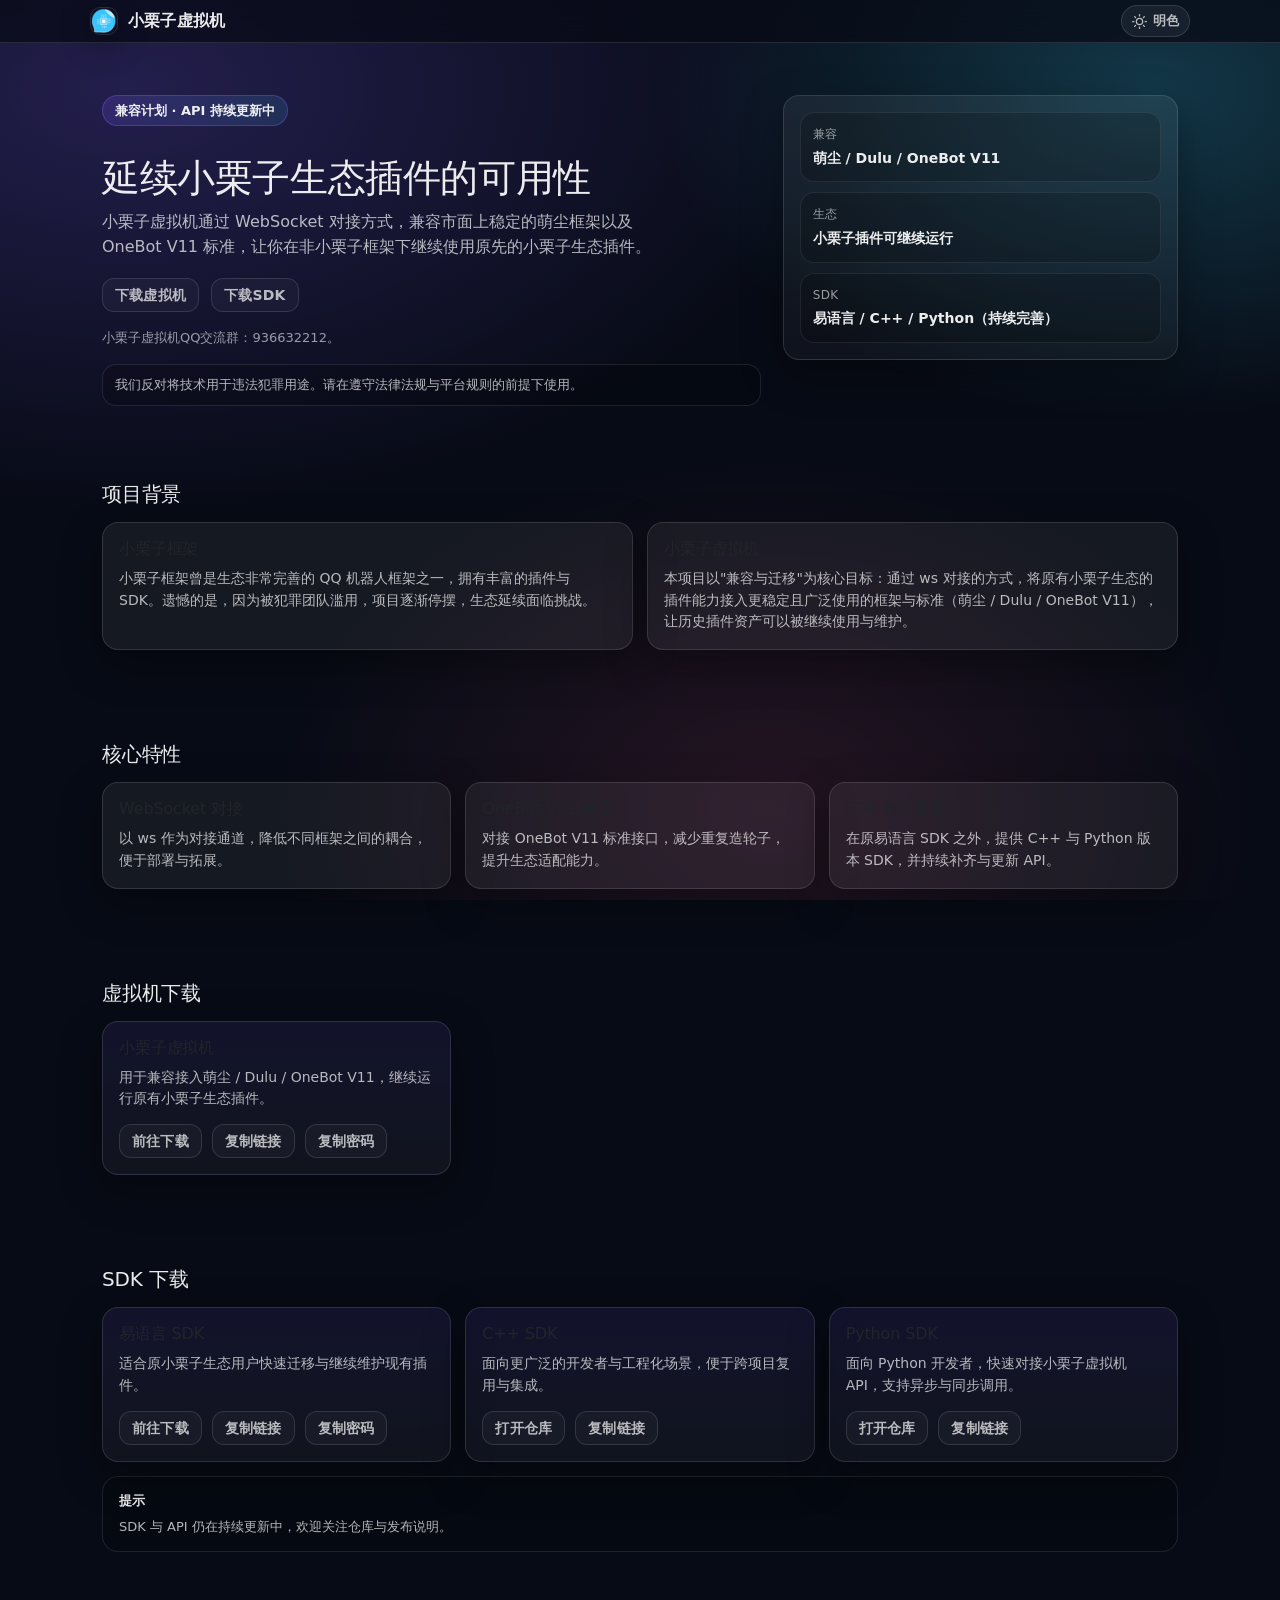
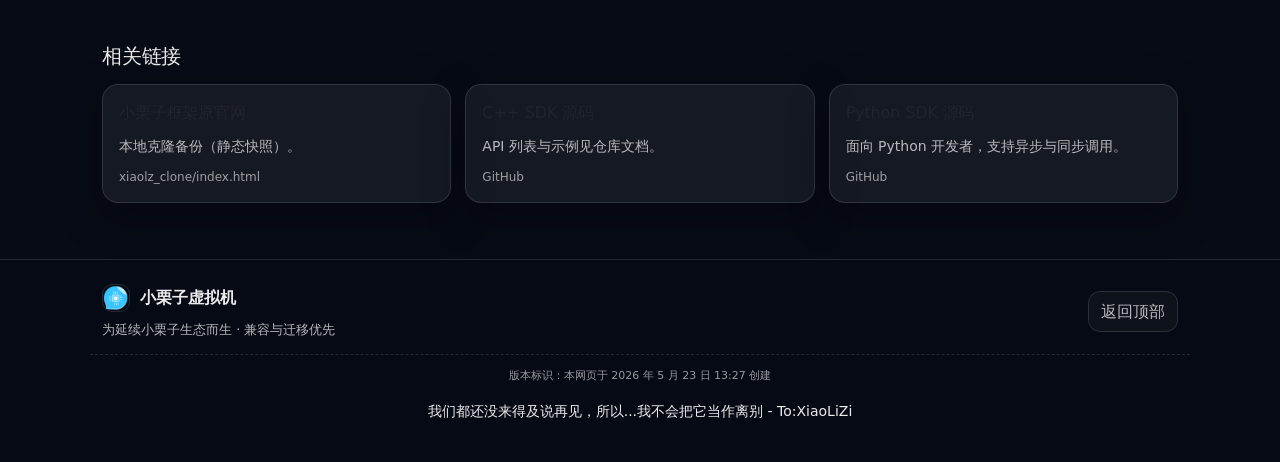
==== commit 92163a48: "日期" ====
--- a/index.html
+++ b/index.html
@@ -237,7 +237,7 @@
           <a class="footer__link" href="#top">返回顶部</a>
         </div>
       </div>
-      <div class="container footer__build">版本标识：本网页于 2026 年 3 月 30 日 20:09 创建</div>
+      <div class="container footer__build">版本标识：本网页于 2026 年 5 月 23 日 13:27 创建</div>
       <div style="text-align:center;padding:15px 0;font-size:14px">我们都还没来得及说再见，所以...我不会把它当作离别 - To:XiaoLiZi</div>
     </footer>
 
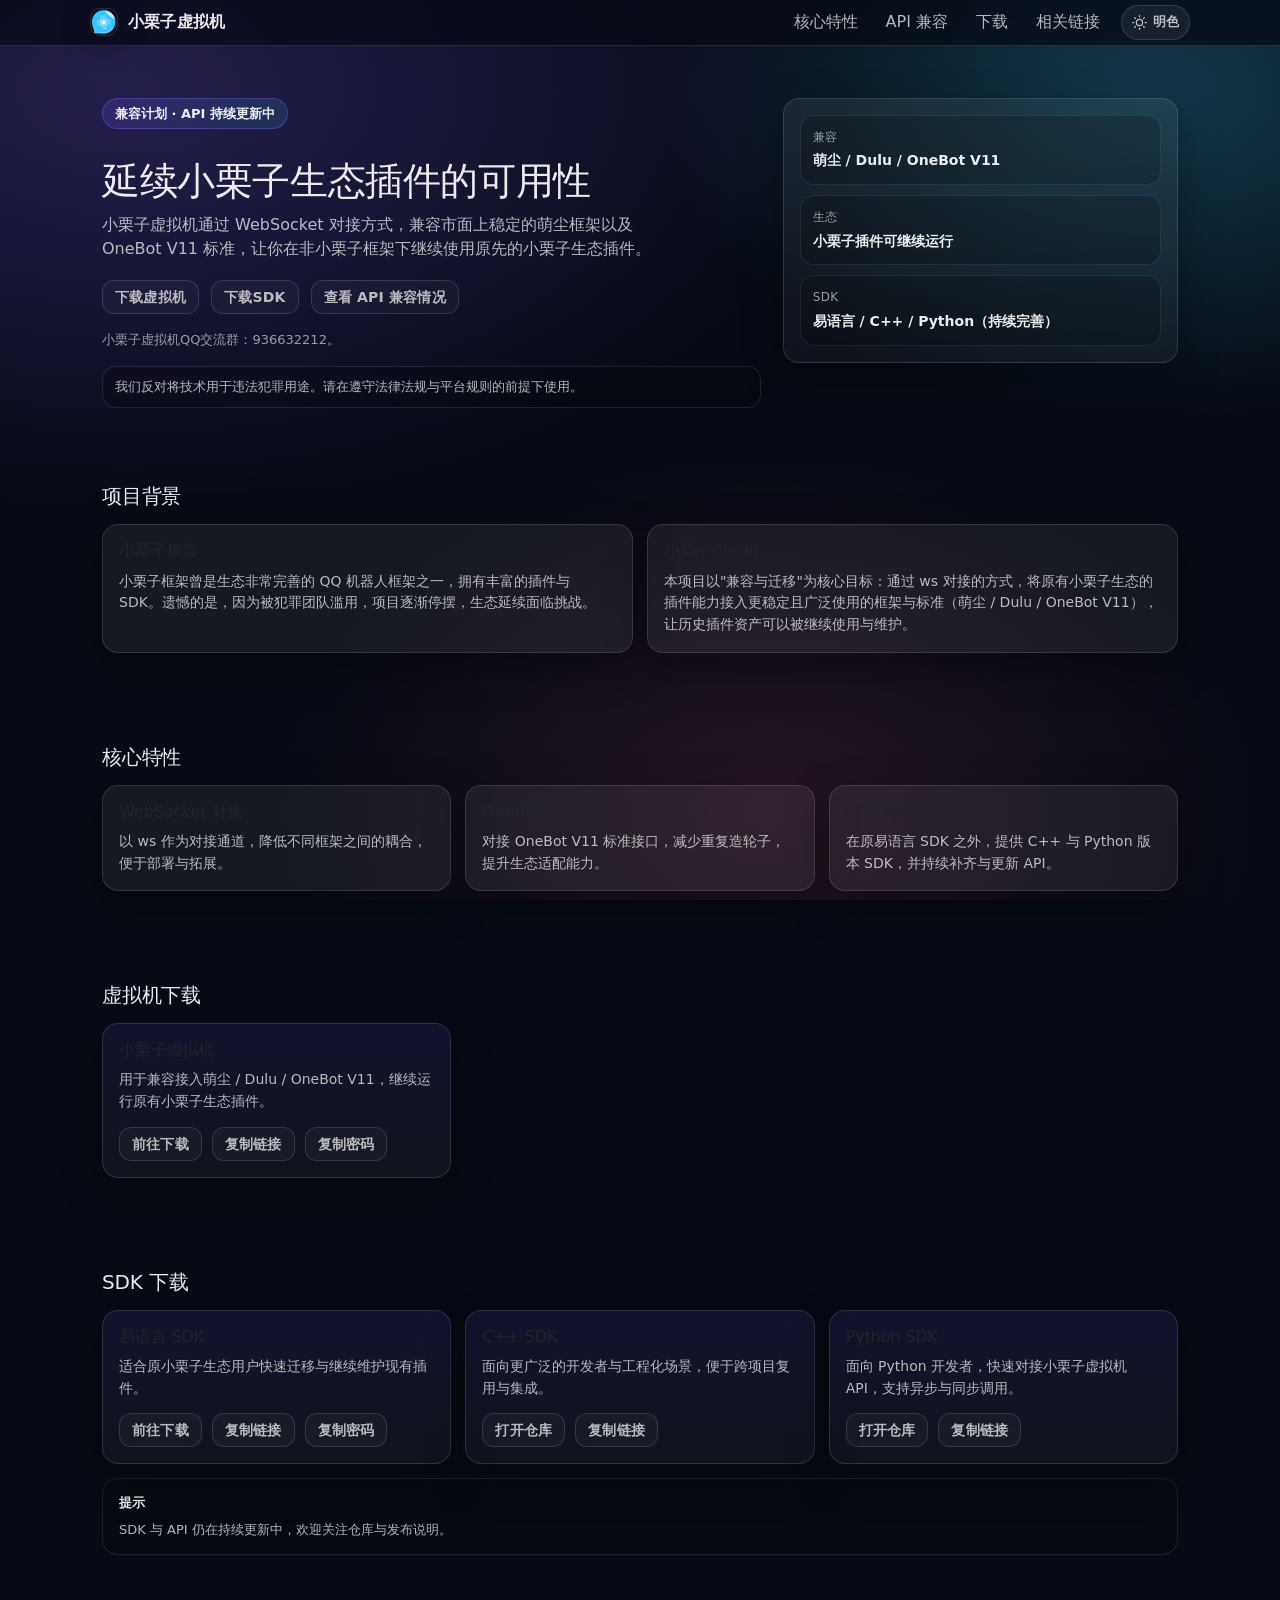
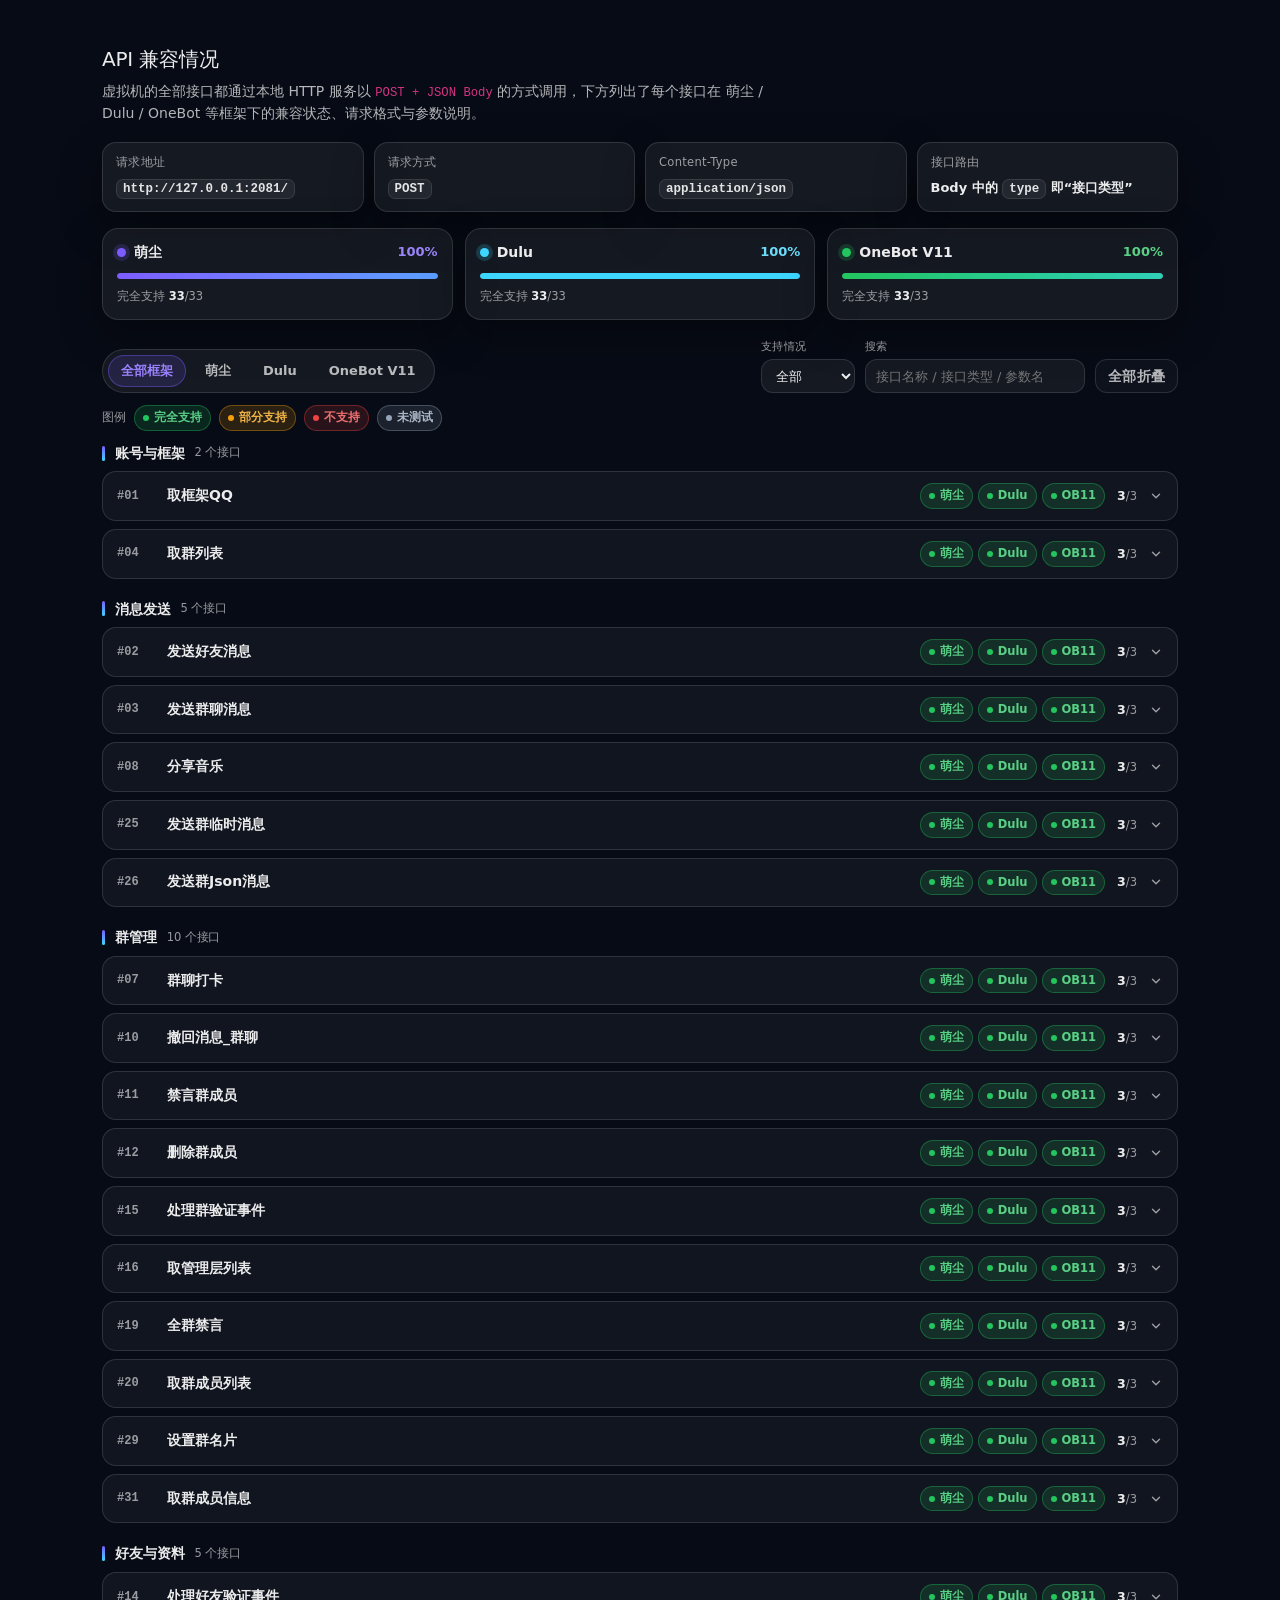
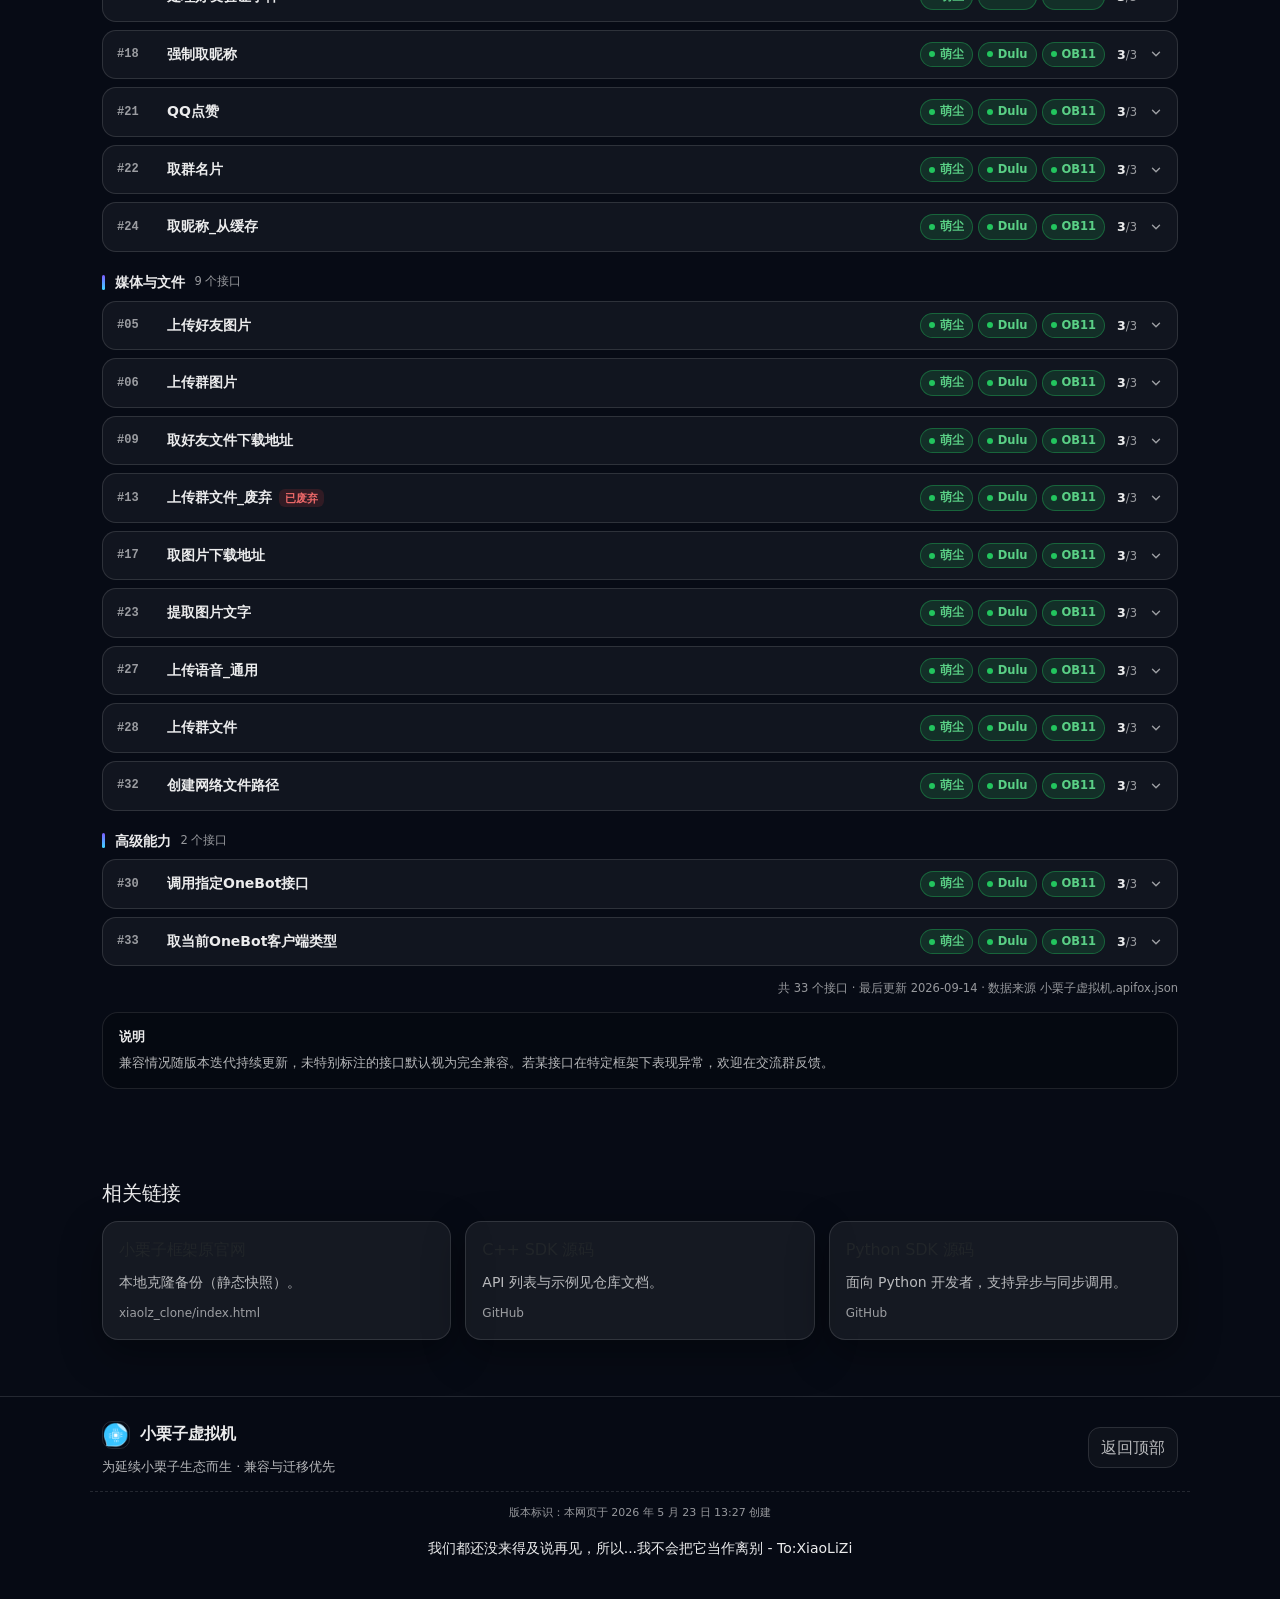
==== commit 0622da15: "新增 API 兼容情况板块与配套编辑器，并修复明暗主题切换割裂 网站 - 首页新增「API 兼容情况」板块：33 个接口按分类展示，支持框架筛选、完全/部分/不支持状态标记与统计概览 - 接口数据由 " ====
--- a/index.html
+++ b/index.html
@@ -30,6 +30,10 @@
           <span class="brand__name">小栗子虚拟机</span>
         </a>
         <nav class="nav" aria-label="主导航">
+          <a class="nav__link" href="#features">核心特性</a>
+          <a class="nav__link" href="#api-support">API 兼容</a>
+          <a class="nav__link" href="#vm-download">下载</a>
+          <a class="nav__link" href="#links">相关链接</a>
           <button class="nav__btn" type="button" id="themeToggle" aria-pressed="false">暗色</button>
         </nav>
       </div>
@@ -47,6 +51,7 @@
             <div class="hero__actions">
               <a class="btn btn--ghost" href="#vm-download">下载虚拟机</a>
               <a class="btn btn--ghost" href="#sdk-download">下载SDK</a>
+              <a class="btn btn--ghost" href="#api-support">查看 API 兼容情况</a>
             </div>
             <p class="hero__note">
               小栗子虚拟机QQ交流群：936632212。
@@ -186,6 +191,71 @@
           <div class="hint">
             <div class="hint__title">提示</div>
             <div class="hint__text">SDK 与 API 仍在持续更新中，欢迎关注仓库与发布说明。</div>
+          </div>
+        </div>
+      </section>
+
+      <section class="section" id="api-support">
+        <div class="container">
+          <h2 class="section__title">API 兼容情况</h2>
+          <p class="section__subtitle">
+            虚拟机的全部接口都通过本地 HTTP 服务以 <code>POST + JSON Body</code> 的方式调用，下方列出了每个接口在
+            萌尘 / Dulu / OneBot 等框架下的兼容状态、请求格式与参数说明。
+          </p>
+
+          <div class="api-conv">
+            <div class="api-conv__item">
+              <div class="api-conv__k">请求地址</div>
+              <div class="api-conv__v"><code>http://127.0.0.1:2081/</code></div>
+            </div>
+            <div class="api-conv__item">
+              <div class="api-conv__k">请求方式</div>
+              <div class="api-conv__v"><code>POST</code></div>
+            </div>
+            <div class="api-conv__item">
+              <div class="api-conv__k">Content-Type</div>
+              <div class="api-conv__v"><code>application/json</code></div>
+            </div>
+            <div class="api-conv__item">
+              <div class="api-conv__k">接口路由</div>
+              <div class="api-conv__v">Body 中的 <code>type</code> 即“接口类型”</div>
+            </div>
+          </div>
+
+          <div class="api-overview" id="apiOverview" aria-live="polite"></div>
+
+          <div class="api-toolbar">
+            <div class="api-tabs" id="apiFrameworkTabs" role="tablist" aria-label="框架筛选"></div>
+            <div class="api-toolbar__right">
+              <label class="api-field">
+                <span class="api-field__label">支持情况</span>
+                <select id="apiStatusFilter" class="api-input"></select>
+              </label>
+              <label class="api-field api-field--grow">
+                <span class="api-field__label">搜索</span>
+                <input
+                  id="apiSearch"
+                  class="api-input"
+                  type="search"
+                  placeholder="接口名称 / 接口类型 / 参数名"
+                  autocomplete="off"
+                />
+              </label>
+              <button class="btn btn--ghost" type="button" id="apiToggleAll">全部折叠</button>
+            </div>
+          </div>
+
+          <div class="api-legend" id="apiLegend"></div>
+
+          <div class="api-list" id="apiList"></div>
+
+          <div class="api-meta" id="apiMeta"></div>
+
+          <div class="hint">
+            <div class="hint__title">说明</div>
+            <div class="hint__text">
+              兼容情况随版本迭代持续更新，未特别标注的接口默认视为完全兼容。若某接口在特定框架下表现异常，欢迎在交流群反馈。
+            </div>
           </div>
         </div>
       </section>
@@ -258,6 +328,8 @@
     </div>
 
     <script src="https://cdn.jsdelivr.net/npm/bootstrap@5.3.8/dist/js/bootstrap.bundle.min.js"></script>
+    <script src="./api-support.data.js"></script>
+    <script src="./api-support.js"></script>
     <script src="./script.js"></script>
   </body>
 </html>
--- a/styles.css
+++ b/styles.css
@@ -510,40 +510,59 @@
   flex-wrap: wrap;
 }
 
-/* ── 主题切换圆形波纹动画 (View Transitions API) ────────────────── */
-
-/* 切换到暗色：新页面从圆心向外扩展 */
-.theme-to-dark::view-transition-new(root) {
-  animation: ripple-expand 0.55s cubic-bezier(0.4, 0, 0.2, 1) forwards;
-  clip-path: circle(0% at var(--ripple-x) var(--ripple-y));
-  z-index: 1;
-}
-.theme-to-dark::view-transition-old(root) {
-  animation: none;
-  z-index: 0;
-}
-
-/* 切换到明色：新页面从圆心向外扩展（与暗色完全对称） */
-.theme-to-light::view-transition-new(root) {
-  animation: ripple-expand 0.55s cubic-bezier(0.4, 0, 0.2, 1) forwards;
-  clip-path: circle(0% at var(--ripple-x) var(--ripple-y));
-  z-index: 1;
-}
-.theme-to-light::view-transition-old(root) {
-  animation: none;
-  z-index: 0;
-}
-
-@keyframes ripple-expand {
-  from { clip-path: circle(0% at var(--ripple-x) var(--ripple-y)); }
-  to   { clip-path: circle(var(--ripple-r) at var(--ripple-x) var(--ripple-y)); }
-}
-
-/* 通用：关闭默认的淡入淡出 */
+/* ── 主题切换：圆形光晕揭示 (View Transitions API) ─────────────────
+   设计要点：
+   1) 圆心与半径全部由 JS 以 px 写进 --ripple-*；半径带 1.18 倍余量，
+      圆的覆盖在动画后段就已完成，不会出现"圆弧停住、剩余区域直接变色"。
+   2) 只裁剪 ::view-transition-new(root)（新主题快照），旧快照原地不动，
+      于是新主题像光晕一样从按钮处铺开。
+   3) 揭示层同时做 1.03 → 1 的轻微缩放（transform-origin 与圆心一致），
+      让铺开的动作有一点"呼吸感"，收尾更干净。
+   ------------------------------------------------------------------ */
+
+/* 关掉浏览器默认的整页淡入淡出 */
 ::view-transition-old(root),
 ::view-transition-new(root) {
   mix-blend-mode: normal;
-  animation-duration: 0.55s;
+  animation: none;
+}
+
+::view-transition-old(root) {
+  z-index: 0;
+}
+
+::view-transition-new(root) {
+  z-index: 1;
+}
+
+html.theme-to-dark::view-transition-new(root),
+html.theme-to-light::view-transition-new(root) {
+  animation: theme-ripple 620ms cubic-bezier(0.22, 0.61, 0.2, 1) both;
+  transform-origin: var(--ripple-x) var(--ripple-y);
+  clip-path: circle(0px at var(--ripple-x) var(--ripple-y));
+  will-change: clip-path, transform;
+}
+
+@keyframes theme-ripple {
+  from {
+    clip-path: circle(0px at var(--ripple-x) var(--ripple-y));
+    transform: scale(1.03);
+  }
+  /* 缩放只在前 35% 完成：光晕铺开时带一点"呼吸"，之后画面完全定住，
+     这样"圆刚好盖满视口"之后再也不会有任何位移/缩放，收尾干净利落。 */
+  35% {
+    transform: scale(1);
+  }
+  to {
+    clip-path: circle(var(--ripple-r) at var(--ripple-x) var(--ripple-y));
+    transform: scale(1);
+  }
+}
+
+/* 降级方案：不支持 View Transitions 时整页淡出 → 换肤 → 淡入 */
+html.theme-fading {
+  opacity: 0;
+  transition: opacity 0.17s ease;
 }
 
 /* ── 主题切换按钮样式优化 ────────────────────────────────────────── */
@@ -571,6 +590,44 @@
   flex-shrink: 0;
 }
 
+/* 图标动画只在过渡结束后触发（见 script.js 的 popIcon）：
+   如果让它在换主题的同一帧就开始，入场动画的初始帧会被写进 View Transition
+   的快照里，圆铺开时看到的是"半路状态"，收尾才突然补上，反而显得跳。 */
+.nav__btn#themeToggle.theme-icon-pop svg {
+  animation: theme-icon-in 420ms cubic-bezier(0.4, 0, 0.2, 1) both;
+}
+
+@keyframes theme-icon-in {
+  from {
+    transform: rotate(-80deg) scale(0.45);
+    opacity: 0;
+  }
+  to {
+    transform: rotate(0deg) scale(1);
+    opacity: 1;
+  }
+}
+
+/* 尊重系统的"减少动态效果"设置 */
+@media (prefers-reduced-motion: reduce) {
+  html.theme-to-dark::view-transition-new(root),
+  html.theme-to-light::view-transition-new(root) {
+    animation: none;
+    clip-path: none;
+    transform: none;
+  }
+  .nav__btn#themeToggle.theme-icon-pop svg {
+    animation: none;
+  }
+  html.theme-fading {
+    opacity: 1;
+    transition: none;
+  }
+  html {
+    scroll-behavior: auto;
+  }
+}
+
 @media (max-width: 900px) {
   .hero__inner {
     grid-template-columns: 1fr;
@@ -588,3 +645,707 @@
     min-width: auto;
   }
 }
+
+/* ══════════════════════════════════════════════════════════════════
+   API 兼容情况
+   ══════════════════════════════════════════════════════════════════ */
+
+:root {
+  --code-bg: rgba(11, 18, 32, 0.055);
+  --code-border: rgba(11, 18, 32, 0.1);
+  --code-text: rgba(11, 18, 32, 0.86);
+  --code-h: rgba(11, 18, 32, 0.5);
+  --api-row-bg: rgba(255, 255, 255, 0.62);
+  --api-row-bg-hover: rgba(255, 255, 255, 0.9);
+}
+
+html[data-theme="dark"] {
+  --code-bg: rgba(255, 255, 255, 0.06);
+  --code-border: rgba(255, 255, 255, 0.1);
+  --code-text: rgba(255, 255, 255, 0.88);
+  --code-h: rgba(255, 255, 255, 0.52);
+  --api-row-bg: rgba(255, 255, 255, 0.045);
+  --api-row-bg-hover: rgba(255, 255, 255, 0.075);
+}
+
+.section__subtitle {
+  margin: -6px 0 18px;
+  max-width: 78ch;
+  color: var(--muted);
+  font-size: 14px;
+}
+
+.api-conv code,
+.api-conv-inline code {
+  font-family: ui-monospace, SFMono-Regular, Menlo, Consolas, "Courier New", monospace;
+  font-size: 12.5px;
+  padding: 2px 6px;
+  border-radius: 7px;
+  background: var(--code-bg);
+  border: 1px solid var(--code-border);
+  color: var(--code-text);
+}
+
+/* ── 调用约定 ─────────────────────────────────────────────────── */
+.api-conv {
+  display: grid;
+  grid-template-columns: repeat(4, minmax(0, 1fr));
+  gap: 10px;
+  margin-bottom: 16px;
+}
+
+.api-conv__item {
+  padding: 11px 13px;
+  border-radius: 14px;
+  background: var(--panel);
+  border: 1px solid var(--border);
+  box-shadow: var(--card-shadow-soft);
+}
+
+.api-conv__k {
+  font-size: 11.5px;
+  letter-spacing: 0.3px;
+  color: var(--muted-2);
+}
+
+.api-conv__v {
+  margin-top: 6px;
+  font-size: 13px;
+  font-weight: 600;
+  word-break: break-all;
+}
+
+/* ── 框架概览 ─────────────────────────────────────────────────── */
+.api-overview {
+  display: grid;
+  grid-template-columns: repeat(auto-fit, minmax(196px, 1fr));
+  gap: 12px;
+  margin-bottom: 18px;
+}
+
+.api-fwcard {
+  padding: 13px 14px;
+  border-radius: var(--radius);
+  background: var(--panel);
+  border: 1px solid var(--border);
+  box-shadow: var(--card-shadow-soft);
+}
+
+.api-fwcard__top {
+  display: flex;
+  align-items: center;
+  gap: 8px;
+}
+
+.api-fwcard__dot {
+  width: 9px;
+  height: 9px;
+  border-radius: 50%;
+  background: var(--fw);
+  box-shadow: 0 0 0 4px color-mix(in srgb, var(--fw) 18%, transparent);
+  flex: none;
+}
+
+.api-fwcard__name {
+  font-weight: 650;
+  font-size: 14px;
+}
+
+.api-fwcard__pct {
+  margin-left: auto;
+  font-size: 13px;
+  font-weight: 700;
+  color: color-mix(in srgb, var(--fw) 72%, var(--text));
+}
+
+.api-bar {
+  margin-top: 10px;
+  height: 6px;
+  border-radius: 999px;
+  background: color-mix(in srgb, var(--text) 12%, transparent);
+  overflow: hidden;
+}
+
+.api-bar > i {
+  display: block;
+  height: 100%;
+  border-radius: 999px;
+  background: linear-gradient(90deg, var(--fw), color-mix(in srgb, var(--fw) 45%, var(--accent-2)));
+  transition: width 0.4s ease;
+}
+
+.api-fwcard__bottom {
+  margin-top: 9px;
+  display: flex;
+  flex-wrap: wrap;
+  gap: 6px 10px;
+  font-size: 11.5px;
+  color: var(--muted-2);
+}
+
+.api-fwcard__count b {
+  color: var(--text);
+}
+
+.api-fwcard__detail {
+  display: inline-flex;
+  flex-wrap: wrap;
+  gap: 6px;
+}
+
+.api-mini {
+  color: var(--c);
+  font-weight: 600;
+}
+
+/* ── 工具栏 ───────────────────────────────────────────────────── */
+.api-toolbar {
+  display: flex;
+  align-items: flex-end;
+  justify-content: space-between;
+  gap: 14px;
+  flex-wrap: wrap;
+  margin-bottom: 12px;
+}
+
+.api-tabs {
+  display: flex;
+  gap: 6px;
+  flex-wrap: wrap;
+  padding: 5px;
+  border-radius: 999px;
+  background: var(--panel);
+  border: 1px solid var(--border);
+}
+
+.api-tab {
+  appearance: none;
+  border: 1px solid transparent;
+  background: transparent;
+  color: var(--muted);
+  font: inherit;
+  font-size: 13px;
+  font-weight: 600;
+  padding: 5px 12px;
+  border-radius: 999px;
+  cursor: pointer;
+  transition: background 0.15s, color 0.15s, border-color 0.15s;
+}
+
+.api-tab:hover {
+  color: var(--text);
+  background: color-mix(in srgb, var(--fw) 10%, transparent);
+}
+
+.api-tab.is-active {
+  color: color-mix(in srgb, var(--fw) 74%, var(--text));
+  background: color-mix(in srgb, var(--fw) 15%, transparent);
+  border-color: color-mix(in srgb, var(--fw) 42%, transparent);
+}
+
+.api-toolbar__right {
+  display: flex;
+  align-items: flex-end;
+  gap: 10px;
+  flex-wrap: wrap;
+}
+
+.api-field {
+  display: flex;
+  flex-direction: column;
+  gap: 4px;
+}
+
+.api-field--grow {
+  min-width: 220px;
+  flex: 1 1 220px;
+}
+
+.api-field__label {
+  font-size: 11px;
+  letter-spacing: 0.3px;
+  color: var(--muted-2);
+}
+
+.api-input {
+  height: 34px;
+  padding: 0 10px;
+  border-radius: 12px;
+  border: 1px solid var(--border);
+  background: var(--panel);
+  color: var(--text);
+  font: inherit;
+  font-size: 13px;
+  outline: none;
+  transition: border-color 0.15s, box-shadow 0.15s;
+}
+
+.api-input:focus {
+  border-color: rgba(124, 92, 255, 0.55);
+  box-shadow: 0 0 0 3px rgba(124, 92, 255, 0.14);
+}
+
+/* ── 图例 / 状态胶囊 ──────────────────────────────────────────── */
+.api-legend {
+  display: flex;
+  align-items: center;
+  gap: 8px;
+  flex-wrap: wrap;
+  margin-bottom: 14px;
+}
+
+.api-legend__label {
+  font-size: 11.5px;
+  color: var(--muted-2);
+}
+
+.api-pill {
+  display: inline-flex;
+  align-items: center;
+  gap: 5px;
+  padding: 2px 8px;
+  border-radius: 999px;
+  font-size: 11.5px;
+  font-weight: 600;
+  line-height: 1.7;
+  white-space: nowrap;
+  color: color-mix(in srgb, var(--pill) 72%, var(--text));
+  background: color-mix(in srgb, var(--pill) 15%, transparent);
+  border: 1px solid color-mix(in srgb, var(--pill) 36%, transparent);
+}
+
+.api-pill__dot {
+  width: 6px;
+  height: 6px;
+  border-radius: 50%;
+  background: var(--pill);
+  flex: none;
+}
+
+.api-pill.is-dim {
+  opacity: 0.42;
+}
+
+/* ── 列表 ─────────────────────────────────────────────────────── */
+.api-cat + .api-cat {
+  margin-top: 22px;
+}
+
+.api-cat__title {
+  display: flex;
+  align-items: center;
+  gap: 10px;
+  margin: 0 0 10px;
+  font-size: 14px;
+  font-weight: 700;
+  letter-spacing: -0.1px;
+}
+
+.api-cat__title::before {
+  content: "";
+  width: 3px;
+  height: 15px;
+  border-radius: 2px;
+  background: linear-gradient(180deg, var(--accent), var(--accent-2));
+}
+
+.api-cat__count {
+  font-size: 11.5px;
+  font-weight: 500;
+  color: var(--muted-2);
+}
+
+.api-cat__list {
+  display: grid;
+  gap: 8px;
+}
+
+.api-item {
+  border-radius: 14px;
+  border: 1px solid var(--border);
+  background: var(--api-row-bg);
+  overflow: hidden;
+  transition: border-color 0.15s, background 0.15s, box-shadow 0.15s;
+}
+
+.api-item:hover {
+  background: var(--api-row-bg-hover);
+  border-color: color-mix(in srgb, var(--accent) 28%, var(--border));
+}
+
+.api-item.is-open {
+  border-color: color-mix(in srgb, var(--accent) 45%, var(--border));
+  box-shadow: var(--card-shadow-soft);
+}
+
+.api-item__head {
+  appearance: none;
+  width: 100%;
+  display: flex;
+  align-items: center;
+  gap: 12px;
+  padding: 11px 14px;
+  background: transparent;
+  border: 0;
+  color: var(--text);
+  font: inherit;
+  text-align: left;
+  cursor: pointer;
+  flex-wrap: wrap;
+}
+
+.api-item__no {
+  font-family: ui-monospace, SFMono-Regular, Menlo, Consolas, monospace;
+  font-size: 12px;
+  font-weight: 700;
+  color: var(--muted-2);
+  min-width: 38px;
+  flex: none;
+}
+
+.api-item__name {
+  font-size: 14px;
+  font-weight: 640;
+  display: inline-flex;
+  align-items: center;
+  gap: 7px;
+  flex: 1 1 180px;
+  min-width: 0;
+}
+
+.api-item__pills {
+  display: flex;
+  gap: 5px;
+  flex-wrap: wrap;
+}
+
+.api-item__sum {
+  font-size: 11.5px;
+  color: var(--muted-2);
+  white-space: nowrap;
+}
+
+.api-item__sum b {
+  color: var(--text);
+  font-size: 12.5px;
+}
+
+.api-item__chev {
+  display: inline-flex;
+  color: var(--muted-2);
+  transition: transform 0.22s ease;
+  flex: none;
+}
+
+.api-item.is-open .api-item__chev {
+  transform: rotate(180deg);
+}
+
+.api-item__body {
+  padding: 2px 14px 16px;
+  border-top: 1px dashed var(--border);
+  margin-top: 2px;
+  animation: api-body-in 0.22s ease both;
+}
+
+@keyframes api-body-in {
+  from { opacity: 0; transform: translateY(-4px); }
+  to { opacity: 1; transform: none; }
+}
+
+.api-item__desc {
+  margin: 12px 0 0;
+  font-size: 13.5px;
+  color: var(--muted);
+}
+
+.api-item__note {
+  margin: 10px 0 0;
+  padding: 9px 12px;
+  border-radius: 12px;
+  font-size: 13px;
+  color: var(--muted);
+  background: var(--hint-bg);
+  border: 1px solid var(--hint-border);
+}
+
+.api-block {
+  margin-top: 16px;
+}
+
+.api-block__title {
+  margin-bottom: 8px;
+  font-size: 12px;
+  font-weight: 700;
+  letter-spacing: 0.4px;
+  color: var(--muted-2);
+  text-transform: uppercase;
+}
+
+/* ── 代码块 ───────────────────────────────────────────────────── */
+.api-code {
+  border-radius: 12px;
+  border: 1px solid var(--code-border);
+  background: var(--code-bg);
+  overflow: hidden;
+}
+
+.api-code__bar {
+  display: flex;
+  align-items: center;
+  gap: 9px;
+  padding: 8px 10px;
+  border-bottom: 1px solid var(--code-border);
+  background: color-mix(in srgb, var(--text) 4%, transparent);
+}
+
+.api-code__method {
+  font-family: ui-monospace, SFMono-Regular, Menlo, Consolas, monospace;
+  font-size: 11px;
+  font-weight: 700;
+  padding: 2px 7px;
+  border-radius: 6px;
+  color: #fff;
+  background: linear-gradient(135deg, var(--accent), var(--accent-2));
+}
+
+.api-code__url {
+  font-family: ui-monospace, SFMono-Regular, Menlo, Consolas, monospace;
+  font-size: 12px;
+  color: var(--code-text);
+  overflow: hidden;
+  text-overflow: ellipsis;
+  white-space: nowrap;
+}
+
+.api-copy {
+  margin-left: auto;
+  appearance: none;
+  flex: none;
+  font: inherit;
+  font-size: 11.5px;
+  font-weight: 600;
+  padding: 3px 9px;
+  border-radius: 8px;
+  cursor: pointer;
+  color: var(--muted);
+  background: var(--panel);
+  border: 1px solid var(--border);
+}
+
+.api-copy:hover {
+  color: var(--text);
+  border-color: color-mix(in srgb, var(--accent) 45%, var(--border));
+}
+
+.api-code__pre {
+  margin: 0;
+  padding: 12px;
+  font-family: ui-monospace, SFMono-Regular, Menlo, Consolas, "Courier New", monospace;
+  font-size: 12.5px;
+  line-height: 1.6;
+  color: var(--code-text);
+  white-space: pre-wrap;
+  word-break: break-word;
+  max-height: 340px;
+  overflow: auto;
+}
+
+.api-code__h {
+  color: var(--code-h);
+}
+
+.api-conv-inline {
+  margin-top: 8px;
+  font-size: 12.5px;
+  color: var(--muted-2);
+}
+
+/* ── 参数表 ───────────────────────────────────────────────────── */
+.api-tablewrap {
+  overflow-x: auto;
+  border-radius: 12px;
+  border: 1px solid var(--code-border);
+  background: var(--code-bg);
+}
+
+.api-table {
+  width: 100%;
+  border-collapse: collapse;
+  font-size: 12.5px;
+}
+
+.api-table th {
+  text-align: left;
+  font-weight: 650;
+  font-size: 11.5px;
+  letter-spacing: 0.3px;
+  color: var(--muted-2);
+  padding: 9px 12px;
+  border-bottom: 1px solid var(--code-border);
+  white-space: nowrap;
+}
+
+.api-table td {
+  padding: 9px 12px;
+  border-bottom: 1px solid color-mix(in srgb, var(--code-border) 55%, transparent);
+  vertical-align: top;
+}
+
+.api-table tr:last-child td {
+  border-bottom: 0;
+}
+
+.api-param,
+.api-eg {
+  font-family: ui-monospace, SFMono-Regular, Menlo, Consolas, monospace;
+  font-size: 12px;
+  color: var(--code-text);
+}
+
+.api-param {
+  font-weight: 650;
+  color: color-mix(in srgb, var(--accent) 72%, var(--text));
+}
+
+.api-type {
+  font-family: ui-monospace, SFMono-Regular, Menlo, Consolas, monospace;
+  font-size: 11.5px;
+  color: var(--muted-2);
+}
+
+.api-req,
+.api-opt {
+  font-size: 11px;
+  font-weight: 600;
+  padding: 1px 7px;
+  border-radius: 999px;
+  white-space: nowrap;
+}
+
+.api-req {
+  color: #ef4444;
+  background: color-mix(in srgb, #ef4444 14%, transparent);
+}
+
+.api-opt {
+  color: var(--muted-2);
+  background: color-mix(in srgb, var(--text) 8%, transparent);
+}
+
+.api-dim {
+  color: var(--muted-2);
+}
+
+.api-tag {
+  font-size: 10.5px;
+  font-weight: 600;
+  padding: 1px 6px;
+  border-radius: 6px;
+  white-space: nowrap;
+}
+
+.api-tag--common {
+  color: color-mix(in srgb, var(--accent) 75%, var(--text));
+  background: color-mix(in srgb, var(--accent) 14%, transparent);
+}
+
+.api-tag--dep {
+  color: color-mix(in srgb, #ef4444 78%, var(--text));
+  background: color-mix(in srgb, #ef4444 14%, transparent);
+}
+
+.api-note {
+  margin: 0;
+  font-size: 13px;
+  color: var(--muted-2);
+}
+
+/* ── 各框架支持明细 ───────────────────────────────────────────── */
+.api-sup__grid {
+  display: grid;
+  grid-template-columns: repeat(auto-fit, minmax(230px, 1fr));
+  gap: 8px;
+}
+
+.api-sup {
+  display: flex;
+  align-items: center;
+  gap: 8px;
+  padding: 9px 11px;
+  border-radius: 12px;
+  border: 1px solid var(--border);
+  background: color-mix(in srgb, var(--fw) 6%, transparent);
+  flex-wrap: wrap;
+}
+
+.api-sup.is-focus {
+  border-color: color-mix(in srgb, var(--fw) 50%, transparent);
+  background: color-mix(in srgb, var(--fw) 11%, transparent);
+}
+
+.api-sup__fw {
+  font-size: 13px;
+  font-weight: 640;
+}
+
+.api-sup__note {
+  font-size: 11.5px;
+  color: var(--muted-2);
+  margin-left: auto;
+}
+
+.api-empty {
+  padding: 26px 18px;
+  text-align: center;
+  border-radius: var(--radius);
+  border: 1px dashed var(--border);
+  color: var(--muted-2);
+  font-size: 13.5px;
+  background: var(--panel);
+}
+
+.api-meta {
+  margin-top: 14px;
+  font-size: 11.5px;
+  color: var(--muted-2);
+  text-align: right;
+}
+
+@media (max-width: 900px) {
+  .api-conv {
+    grid-template-columns: repeat(2, minmax(0, 1fr));
+  }
+}
+
+@media (max-width: 600px) {
+  .api-conv {
+    grid-template-columns: 1fr;
+  }
+  .api-toolbar {
+    align-items: stretch;
+  }
+  .api-tabs {
+    border-radius: 14px;
+  }
+  .api-item__head {
+    gap: 8px 10px;
+  }
+  .api-item__name {
+    flex: 1 1 100%;
+    order: 2;
+  }
+  .api-item__pills {
+    order: 3;
+  }
+  .api-item__sum {
+    order: 1;
+    margin-left: auto;
+  }
+  .api-item__no {
+    order: 0;
+  }
+  .api-meta {
+    text-align: left;
+  }
+}
